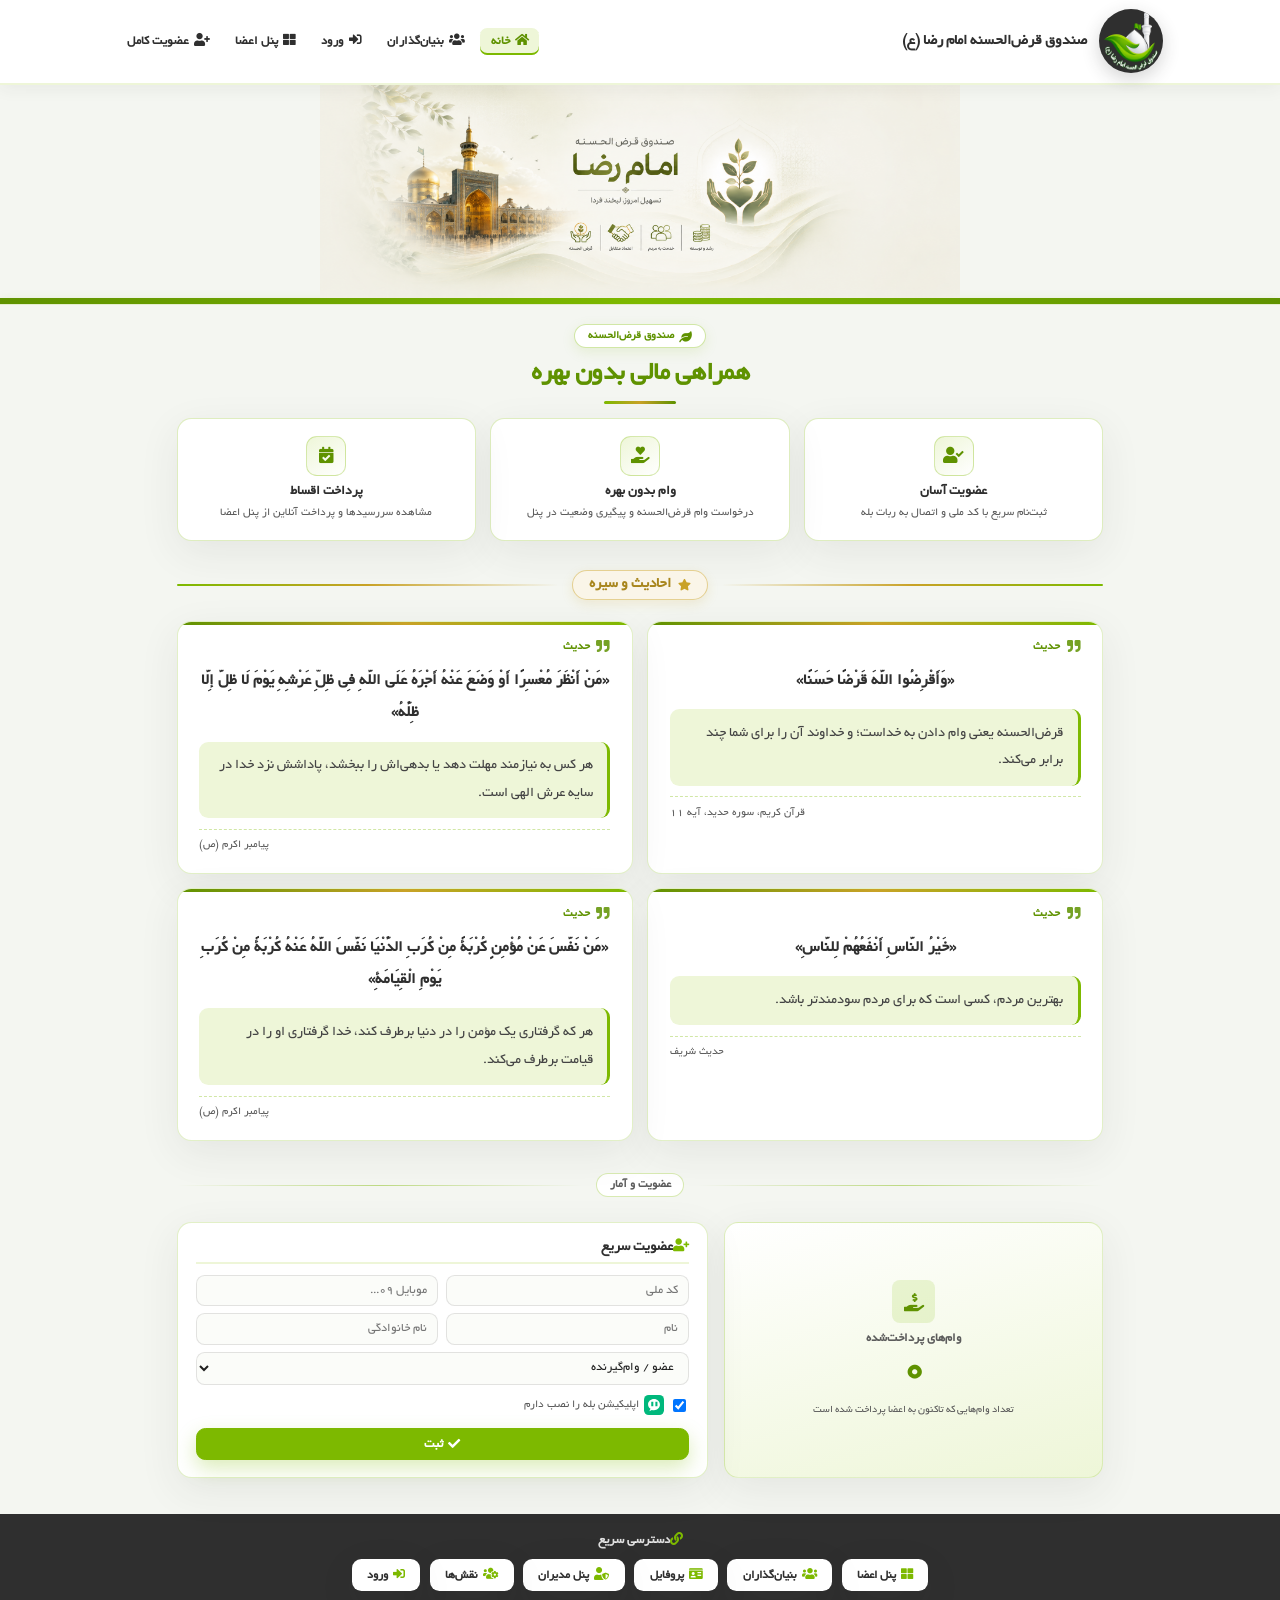
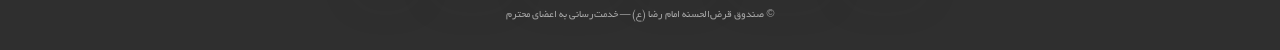
==== WebApplication/wwwroot/index.html @ 5a825c6b "first commit" ====
<!DOCTYPE html>
<html lang="fa" dir="rtl">
<head>
  <meta charset="UTF-8" />
  <meta name="viewport" content="width=device-width, initial-scale=1" />
  <title>صندوق قرض‌الحسنه امام رضا (ع)</title>
  <link rel="stylesheet" href="css/site.css" />
  <link rel="icon" href="images/logo.png" />
</head>
<body class="home-page">

  <!-- بخش ۱: منو -->
  <header class="home-menu">
    <div class="home-menu-inner">
      <a class="brand-lockup" href="index.html">
        <img src="images/logo.png" alt="لوگو" />
        <div class="titles">
          <strong>صندوق قرض‌الحسنه امام رضا (ع)</strong>
        </div>
      </a>
      <nav class="home-menu-nav">
        <a href="index.html" class="active"><i class="fas fa-home"></i>خانه</a>
        <a href="founders.html"><i class="fas fa-users"></i>بنیان‌گذاران</a>
        <a href="login.html"><i class="fas fa-sign-in-alt"></i>ورود</a>
        <a href="panel.html"><i class="fas fa-th-large"></i>پنل اعضا</a>
        <a href="register.html"><i class="fas fa-user-plus"></i>عضویت کامل</a>
      </nav>
    </div>
  </header>

  <!-- بخش ۲: بنر تصویر -->
  <section class="home-banner" aria-label="بنر صندوق">
    <div class="home-banner-frame">
      <img src="images/home-background.png" alt="صندوق قرض‌الحسنه امام رضا (ع)" class="home-banner-img" />
    </div>
  </section>

  <div class="home-section-sep" aria-hidden="true"><span></span></div>

  <!-- بخش ۳: محتوا -->
  <main class="home-main">
    <div class="home-main-inner">
      <div class="home-lead-block">
        <span class="home-lead-badge"><i class="fas fa-leaf"></i>صندوق قرض‌الحسنه</span>
        <h2 class="home-lead-title">همراهی مالی بدون بهره</h2>
      </div>

      <section class="home-features" aria-label="خدمات صندوق">
        <article class="home-feature-card">
          <div class="home-feature-icon"><i class="fas fa-user-check"></i></div>
          <h3>عضویت آسان</h3>
          <p>ثبت‌نام سریع با کد ملی و اتصال به ربات بله</p>
        </article>
        <article class="home-feature-card">
          <div class="home-feature-icon"><i class="fas fa-hand-holding-heart"></i></div>
          <h3>وام بدون بهره</h3>
          <p>درخواست وام قرض‌الحسنه و پیگیری وضعیت در پنل</p>
        </article>
        <article class="home-feature-card">
          <div class="home-feature-icon"><i class="fas fa-calendar-check"></i></div>
          <h3>پرداخت اقساط</h3>
          <p>مشاهده سررسیدها و پرداخت آنلاین از پنل اعضا</p>
        </article>
      </section>

      <div class="home-content-sep">
        <h2 class="home-hadith-title"><i class="fas fa-star"></i>احادیث و سیره</h2>
      </div>

      <section class="hadith-grid" aria-label="احادیث و سیره">
        <article class="glass-card hadith-item">
          <div class="hadith-head"><i class="fas fa-quote-right"></i><span>حدیث</span></div>
          <p class="hadith-arabic">«وَأَقْرِضُوا اللَّهَ قَرْضًا حَسَنًا»</p>
          <p class="hadith-fa">قرض‌الحسنه یعنی وام دادن به خداست؛ و خداوند آن را برای شما چند برابر می‌کند.</p>
          <p class="hadith-source">قرآن کریم، سوره حديد، آیه ۱۱</p>
        </article>
        <article class="glass-card hadith-item">
          <div class="hadith-head"><i class="fas fa-quote-right"></i><span>حدیث</span></div>
          <p class="hadith-arabic">«مَنْ أَنْظَرَ مُعْسِرًا أَوْ وَضَعَ عَنْهُ أَجْرَهُ عَلَى اللَّهِ فِي ظِلِّ عَرْشِهِ يَوْمَ لَا ظِلَّ إِلَّا ظِلُّهُ»</p>
          <p class="hadith-fa">هر کس به نیازمند مهلت دهد یا بدهی‌اش را ببخشد، پاداشش نزد خدا در سایه عرش الهی است.</p>
          <p class="hadith-source">پیامبر اکرم (ص)</p>
        </article>
        <article class="glass-card hadith-item">
          <div class="hadith-head"><i class="fas fa-quote-right"></i><span>حدیث</span></div>
          <p class="hadith-arabic">«خَيْرُ النَّاسِ أَنْفَعُهُمْ لِلنَّاسِ»</p>
          <p class="hadith-fa">بهترین مردم، کسی است که برای مردم سودمندتر باشد.</p>
          <p class="hadith-source">حدیث شریف</p>
        </article>
        <article class="glass-card hadith-item">
          <div class="hadith-head"><i class="fas fa-quote-right"></i><span>حدیث</span></div>
          <p class="hadith-arabic">«مَنْ نَفَّسَ عَنْ مُؤْمِنٍ كُرْبَةً مِنْ كُرَبِ الدُّنْيَا نَفَّسَ اللَّهُ عَنْهُ كُرْبَةً مِنْ كُرَبِ يَوْمِ الْقِيَامَةِ»</p>
          <p class="hadith-fa">هر که گرفتاری یک مؤمن را در دنیا برطرف کند، خدا گرفتاری او را در قیامت برطرف می‌کند.</p>
          <p class="hadith-source">پیامبر اکرم (ص)</p>
        </article>
      </section>

      <div class="home-inner-sep" aria-hidden="true"><span>عضویت و آمار</span></div>

      <section class="home-actions">
        <div class="glass-card stat-card">
          <div class="stat-icon"><i class="fas fa-hand-holding-usd"></i></div>
          <span class="stat-label">وام‌های پرداخت‌شده</span>
          <b id="disbursedCount">—</b>
          <small>تعداد وام‌هایی که تاکنون به اعضا پرداخت شده است</small>
        </div>

        <div class="glass-card register-card" id="register">
          <h2><i class="fas fa-user-plus icon-green"></i>عضویت سریع</h2>
          <div class="register-fields">
            <div class="compact-row">
              <input id="nationalCode" maxlength="10" placeholder="کد ملی" title="کد ملی" />
              <input id="mobile" maxlength="11" placeholder="موبایل 09..." title="شماره موبایل" />
            </div>
            <div class="compact-row">
              <input id="firstName" placeholder="نام" title="نام" />
              <input id="lastName" placeholder="نام خانوادگی" title="نام خانوادگی" />
            </div>
            <select id="roleType" title="نوع عضویت">
              <option value="2">عضو / وام‌گیرنده</option>
              <option value="3">خیر</option>
            </select>
            <div id="donationBox" style="display:none">
              <input id="monthlyDonationAmount" type="text" class="amount-input" inputmode="numeric" placeholder="مبلغ کمک ماهانه (ریال)" />
            </div>
            <label class="checkbox-line compact-check">
              <input type="checkbox" id="hasBaleApp" checked />
              <span class="bale-inline bale-inline--md"><img src="images/bale-logo.svg" alt="" class="bale-logo" />اپلیکیشن بله را نصب دارم</span>
            </label>
            <button type="button" class="btn primary block" id="btnRegister"><i class="fas fa-check"></i>ثبت</button>
          </div>
          <div id="msg" class="msg"></div>
          <div id="baleBox" class="bale-inner compact-bale" style="display:none">
            <p id="baleHelp" class="bale-help-text"></p>
            <a id="botLink" class="btn dark compact-btn" target="_blank" rel="noopener"><img src="images/bale-logo.svg" alt="" class="bale-btn-logo" />ربات بله</a>
            <button type="button" class="btn ghost compact-btn" id="btnPoll"><i class="fas fa-sync-alt"></i></button>
            <div id="pollMsg" class="msg"></div>
          </div>
        </div>
      </section>
    </div>
  </main>

  <!-- بخش ۴: دکمه‌های پایین -->
  <footer class="home-footer">
    <div class="home-footer-inner">
      <p class="home-footer-title"><i class="fas fa-link icon-green"></i>دسترسی سریع</p>
      <div class="links home-footer-links" id="homeLinks">
        <a href="panel.html" data-menu="panel.html"><i class="fas fa-th-large icon-green"></i>پنل اعضا</a>
        <a href="founders.html"><i class="fas fa-users icon-green"></i>بنیان‌گذاران</a>
        <a href="profile.html" data-menu="profile.html"><i class="fas fa-id-card icon-green"></i>پروفایل</a>
        <a href="admin.html" data-menu="admin.html"><i class="fas fa-user-shield icon-green"></i>پنل مدیران</a>
        <a href="roles.html" data-menu="roles.html"><i class="fas fa-users-cog icon-green"></i>نقش‌ها</a>
        <a href="login.html"><i class="fas fa-sign-in-alt icon-green"></i>ورود</a>
      </div>
      <p class="home-footer-copy">© صندوق قرض‌الحسنه امام رضا (ع) — خدمت‌رسانی به اعضای محترم</p>
    </div>
  </footer>

  <script src="js/app.js"></script>
  <script>
    GoodLoan.ready(function () {
      const G = GoodLoan;

      async function loadStats() {
        const result = await G.get('/api/loan/disbursed-count');
        const body = G.payload(result) || G.pick(result.data, 'data') || result.data || {};
        const count = G.pick(body, 'count');
        G.$('disbursedCount').textContent = count != null ? G.formatNumber(count) : '۰';
      }
      loadStats();

      G.applyUserMenus('#homeLinks');
      G.bindAmountInputs('.amount-input');

      G.$('roleType').addEventListener('change', function () {
        G.$('donationBox').style.display = G.$('roleType').value === '3' ? 'block' : 'none';
      });

      G.bindClick('btnRegister', async function () {
        const btn = G.$('btnRegister');
        btn.disabled = true;
        const donation = G.getAmountValue('monthlyDonationAmount');
        const { data } = await G.post('/api/user/register', {
          nationalCode: G.toEnglishDigits(G.$('nationalCode').value).trim(),
          mobile: G.toEnglishDigits(G.$('mobile').value).trim(),
          firstName: G.$('firstName').value.trim(),
          lastName: G.$('lastName').value.trim(),
          roleType: Number(G.$('roleType').value),
          hasBaleApp: G.$('hasBaleApp').checked,
          monthlyDonationAmount: donation > 0 ? donation : null
        });
        btn.disabled = false;
        G.showMsg(G.$('msg'), data.message || 'خطا در ثبت‌نام', data.success);
        if (!data.success) return;

        const info = data.data || {};
        const userId = G.pick(info, 'userId');
        if (userId) localStorage.setItem('gl_userId', userId);

        G.$('baleBox').style.display = 'block';
        if (G.pick(info, 'passwordUntilBaleConnected')) {
          G.$('baleHelp').textContent = 'رمز موقت: ' + G.pick(info, 'passwordUntilBaleConnected');
        } else {
          G.$('baleHelp').textContent = 'ربات را Start کنید.';
        }
        const botLink = G.pick(info, 'botLink');
        if (botLink) {
          G.$('botLink').href = botLink;
          G.$('botLink').style.display = 'inline-flex';
        } else {
          G.$('botLink').style.display = 'none';
        }
      });

      G.bindClick('btnPoll', async function () {
        const { data } = await G.post('/api/bale/poll', {});
        G.showMsg(G.$('pollMsg'), data.message || 'خطا', data.success);
      });
    });
  </script>
</body>
</html>
---- WebApplication/wwwroot/css/site.css ----
@import url("fonts/fontawesome/css/all.min.css");

@font-face {
  font-family: "Far_Yekan";
  src: url("fonts/Far_Yekan.woff") format("woff");
  font-weight: normal;
  font-style: normal;
  font-display: swap;
}

:root {
  /* رنگ سازمانی از لوگوی صندوق قرض‌الحسنه امام رضا (ع) */
  --brand-green: #7db900;
  --brand-green-deep: #5f9200;
  --brand-green-soft: #eef6d8;
  --brand-gold: #c9a227;
  --brand-gold-deep: #a8861e;
  --brand-gold-soft: #faf5e8;
  --brand-charcoal: #2f2f2f;
  --brand-charcoal-soft: #3d3d3d;
  --brand-white: #ffffff;
  --ink: #1f1f1f;
  --muted: #5c5c5c;
  --page-bg: #f4f6f1;
  --card: #ffffff;
  --line: rgba(47, 47, 47, 0.12);
  --ok: #5f9200;
  --err: #b42318;
  --shadow: 0 12px 40px rgba(47, 47, 47, 0.08);
  --font: "Far_Yekan", "Tahoma", sans-serif;
  font-family: var(--font);
  font-size: 0.9rem;
}

* { box-sizing: border-box; }

body {
  margin: 0;
  color: var(--ink);
  min-height: 100vh;
  font-family: var(--font);
  font-size: 0.9rem;
  background:
    radial-gradient(circle at 85% 0%, rgba(125, 185, 0, 0.16), transparent 42%),
    radial-gradient(circle at 10% 20%, rgba(47, 47, 47, 0.06), transparent 35%),
    linear-gradient(180deg, #f7f9f3 0%, var(--page-bg) 45%, #e9eee4 100%);
}

.page {
  max-width: 980px;
  margin: 0 auto;
  padding: 1.25rem 1.25rem 3rem;
}

.site-header {
  display: flex;
  align-items: center;
  justify-content: space-between;
  gap: 1rem;
  margin-bottom: 1.25rem;
  flex-wrap: wrap;
}

.brand-lockup {
  display: flex;
  align-items: center;
  gap: .85rem;
  text-decoration: none;
  color: inherit;
}

.brand-lockup img {
  width: 64px;
  height: 64px;
  border-radius: 50%;
  box-shadow: 0 6px 18px rgba(47, 47, 47, 0.2);
  background: var(--brand-charcoal);
}

.brand-lockup .titles strong {
  display: block;
  font-size: 1.05rem;
  color: var(--brand-charcoal);
  line-height: 1.4;
}

.brand-lockup .titles span {
  display: block;
  font-size: .82rem;
  color: var(--muted);
}

.nav {
  display: flex;
  gap: .65rem;
  flex-wrap: wrap;
  align-items: center;
}

.nav a {
  color: var(--brand-charcoal);
  text-decoration: none;
  font-weight: 600;
  font-size: .92rem;
  padding: .35rem .55rem;
  border-radius: .45rem;
}

.nav a:hover {
  background: var(--brand-green-soft);
  color: var(--brand-green-deep);
}

.hero {
  position: relative;
  overflow: hidden;
  padding: 2.75rem 1.5rem 2.4rem;
  border-radius: 1.4rem;
  background:
    linear-gradient(145deg, rgba(47, 47, 47, 0.96) 0%, rgba(61, 61, 61, 0.94) 55%, rgba(47, 47, 47, 0.98) 100%);
  color: var(--brand-white);
  margin-bottom: 1.25rem;
  box-shadow: var(--shadow);
}

.hero::before {
  content: "";
  position: absolute;
  inset: auto -20% -40% auto;
  width: 320px;
  height: 320px;
  border-radius: 50%;
  background: radial-gradient(circle, rgba(125, 185, 0, 0.35), transparent 70%);
  pointer-events: none;
}

.hero-inner {
  position: relative;
  z-index: 1;
  display: grid;
  grid-template-columns: auto 1fr;
  gap: 1.25rem;
  align-items: center;
}

@media (max-width: 700px) {
  .hero-inner { grid-template-columns: 1fr; text-align: center; justify-items: center; }
}

.hero-logo {
  width: 120px;
  height: 120px;
  border-radius: 50%;
  background: var(--brand-charcoal);
  box-shadow: 0 0 0 4px rgba(125, 185, 0, 0.35), 0 10px 30px rgba(0, 0, 0, 0.25);
}

.brand {
  font-size: clamp(1.55rem, 3.4vw, 2.1rem);
  font-weight: 800;
  margin: 0 0 .45rem;
  letter-spacing: -.02em;
  color: var(--brand-white);
}

.hero h1 {
  font-size: clamp(1.05rem, 2.2vw, 1.35rem);
  font-weight: 500;
  margin: 0 0 .7rem;
  color: rgba(255, 255, 255, 0.92);
}

.lead {
  opacity: .88;
  max-width: 34rem;
  line-height: 1.8;
  margin: 0;
  color: rgba(255, 255, 255, 0.82);
  font-size: .98rem;
}

.actions {
  display: flex;
  gap: .75rem;
  margin-top: 1.35rem;
  flex-wrap: wrap;
}

.links {
  display: flex;
  gap: .75rem;
  flex-wrap: wrap;
}

.links a {
  color: var(--brand-charcoal);
  font-weight: 700;
  text-decoration: none;
  padding: .65rem 1rem;
  border-radius: .7rem;
  background: var(--brand-white);
  border: 1px solid var(--line);
  box-shadow: var(--shadow);
}

.links a:hover {
  border-color: var(--brand-green);
  color: var(--brand-green-deep);
}

.card {
  background: var(--card);
  border: 1px solid var(--line);
  border-radius: 1rem;
  padding: 1.25rem;
  margin-bottom: 1rem;
  box-shadow: var(--shadow);
}

.card > h2 {
  margin: 0 0 1rem;
  font-size: 1.2rem;
  color: var(--brand-charcoal);
  padding-bottom: .65rem;
  border-bottom: 2px solid var(--brand-green-soft);
}

label {
  display: block;
  margin: .7rem 0 .3rem;
  font-size: .92rem;
  color: var(--muted);
  font-weight: 500;
}

input.amount-input {
  direction: ltr;
  text-align: left;
  font-variant-numeric: tabular-nums;
}

.stat b,
.amount-text {
  font-variant-numeric: tabular-nums;
  direction: ltr;
  display: inline-block;
}

td.amount {
  font-variant-numeric: tabular-nums;
  direction: ltr;
  text-align: left;
  white-space: nowrap;
}

input, select, textarea {
  width: 100%;
  padding: .75rem .85rem;
  border: 1px solid var(--line);
  border-radius: .6rem;
  background: #fbfcf9;
  font: inherit;
  color: var(--ink);
  transition: border-color .15s ease, box-shadow .15s ease;
}

input:focus, select:focus, textarea:focus {
  outline: none;
  border-color: var(--brand-green);
  box-shadow: 0 0 0 3px rgba(125, 185, 0, 0.18);
  background: #fff;
}

.row {
  display: grid;
  grid-template-columns: 1fr 1fr;
  gap: .75rem;
}

@media (max-width: 700px) {
  .row { grid-template-columns: 1fr; }
}

.btn {
  display: inline-flex;
  align-items: center;
  justify-content: center;
  padding: .72rem 1.15rem;
  border-radius: .65rem;
  border: 1px solid transparent;
  background: transparent;
  color: inherit;
  text-decoration: none;
  cursor: pointer;
  font: inherit;
  font-weight: 600;
  transition: transform .12s ease, background .12s ease, box-shadow .12s ease;
}

.btn:hover { transform: translateY(-1px); }

.btn.primary {
  background: var(--brand-green);
  border-color: var(--brand-green);
  color: var(--brand-white);
  box-shadow: 0 8px 20px rgba(125, 185, 0, 0.28);
}

.btn.primary:hover {
  background: var(--brand-green-deep);
  border-color: var(--brand-green-deep);
}

.btn.dark {
  background: var(--brand-charcoal);
  border-color: var(--brand-charcoal);
  color: var(--brand-white);
}

.btn.ghost {
  border-color: rgba(255, 255, 255, 0.35);
  color: var(--brand-white);
  background: rgba(255, 255, 255, 0.06);
}

.btn.block {
  width: 100%;
  margin-top: 1rem;
}

.msg {
  margin-top: .8rem;
  padding: .7rem .9rem;
  border-radius: .55rem;
  display: none;
}

.msg.show { display: block; }
.msg.ok { background: var(--brand-green-soft); color: var(--ok); }
.msg.err { background: #fdecea; color: var(--err); }

.stats {
  display: grid;
  grid-template-columns: repeat(auto-fit, minmax(140px, 1fr));
  gap: .75rem;
}

.stat {
  padding: 1rem;
  border-radius: .85rem;
  background: linear-gradient(180deg, #fff, var(--brand-green-soft));
  border: 1px solid rgba(125, 185, 0, 0.18);
}

.stat b {
  display: block;
  font-size: 1.12rem;
  margin-top: .35rem;
  color: var(--brand-charcoal);
}

.stat span {
  font-size: .8rem;
  color: var(--muted);
}

table {
  width: 100%;
  border-collapse: collapse;
  font-size: .9rem;
}

th, td {
  padding: .65rem .75rem;
  border: 1px solid rgba(125, 185, 0, 0.22);
  text-align: right;
}

th {
  font-size: .8rem;
  color: var(--brand-green-deep);
  font-weight: 700;
  background: linear-gradient(180deg, var(--brand-green-soft), #f8fbf2);
  border-bottom: 2px solid var(--brand-green);
}

tbody tr:nth-child(even) td {
  background: rgba(238, 246, 216, 0.3);
}

tr:hover td {
  background: rgba(125, 185, 0, 0.1);
}

.panel-top {
  display: flex;
  align-items: center;
  justify-content: space-between;
  gap: 1rem;
  flex-wrap: wrap;
  margin-bottom: .5rem;
}

.badge {
  display: inline-flex;
  align-items: center;
  gap: .35rem;
  padding: .3rem .65rem;
  border-radius: 999px;
  background: var(--brand-green-soft);
  color: var(--brand-green-deep);
  font-size: .8rem;
  font-weight: 700;
}

.btn i,
.nav a i,
.links a i,
.card > h2 i,
label i {
  margin-left: .4rem;
}

.btn i { font-size: .95em; }

.stat-icon {
  width: 2rem;
  height: 2rem;
  border-radius: .55rem;
  display: inline-flex;
  align-items: center;
  justify-content: center;
  background: rgba(125, 185, 0, 0.15);
  color: var(--brand-green-deep);
  margin-bottom: .35rem;
}

.stat {
  display: flex;
  flex-direction: column;
}

.icon-green { color: var(--brand-green); }
.icon-dark { color: var(--brand-charcoal); }

.tab-menu {
  display: grid;
  grid-template-columns: repeat(auto-fit, minmax(160px, 1fr));
  gap: .75rem;
  margin-bottom: 1rem;
}

.tab-menu .tab-btn {
  display: flex;
  flex-direction: column;
  align-items: center;
  justify-content: center;
  gap: .45rem;
  min-height: 92px;
  padding: .9rem .7rem;
  border-radius: .9rem;
  border: 1px solid var(--line);
  background: var(--brand-white);
  color: var(--brand-charcoal);
  box-shadow: var(--shadow);
  cursor: pointer;
  font: inherit;
  font-weight: 600;
  text-align: center;
  transition: border-color .15s ease, background .15s ease, transform .12s ease;
}

.tab-menu .tab-btn i {
  margin: 0;
  font-size: 1.35rem;
  color: var(--brand-green);
}

.tab-menu .tab-btn:hover {
  transform: translateY(-2px);
  border-color: var(--brand-green);
}

.tab-menu .tab-btn.active {
  background: var(--brand-charcoal);
  border-color: var(--brand-charcoal);
  color: var(--brand-white);
}

.tab-menu .tab-btn.active i {
  color: var(--brand-green);
}

.tab-panel {
  display: none;
}

.tab-panel.active {
  display: block;
  animation: tabFade .2s ease;
}

@keyframes tabFade {
  from { opacity: 0; transform: translateY(6px); }
  to { opacity: 1; transform: translateY(0); }
}

/* ——— صفحه اصلی ——— */
body.home-page {
  margin: 0;
  background:
    radial-gradient(circle at 12% 8%, rgba(125, 185, 0, 0.12), transparent 38%),
    radial-gradient(circle at 88% 22%, rgba(95, 146, 0, 0.08), transparent 32%),
    linear-gradient(180deg, #f9fbf6 0%, var(--page-bg) 55%, #eef3e8 100%);
}

/* بخش ۱ — منو */
.home-menu {
  background: var(--brand-white);
  border-bottom: 2px solid var(--brand-green-soft);
  box-shadow: 0 4px 16px rgba(47, 47, 47, 0.06);
  position: sticky;
  top: 0;
  z-index: 100;
}

.home-menu-inner {
  max-width: 1080px;
  margin: 0 auto;
  padding: .65rem 1.15rem;
  display: flex;
  align-items: center;
  justify-content: space-between;
  gap: 1rem;
  flex-wrap: wrap;
}

.home-menu-nav {
  display: flex;
  flex-wrap: wrap;
  gap: .35rem;
  align-items: center;
}

.home-menu-nav a {
  color: var(--brand-charcoal);
  text-decoration: none;
  font-weight: 600;
  font-size: .88rem;
  padding: .45rem .7rem;
  border-radius: .5rem;
  transition: background .15s ease, color .15s ease;
}

.home-menu-nav a:hover,
.home-menu-nav a.active {
  background: var(--brand-green-soft);
  color: var(--brand-green-deep);
}

.home-menu-nav a.active {
  box-shadow: inset 0 -2px 0 var(--brand-green);
}

.home-menu-nav a i {
  margin-left: .35rem;
}

/* بخش ۲ — بنر (نسبت ثابت ۱۹۲۰×۳۲۰ — تصویر را همین اندازه بسازید) */
.home-banner {
  background: var(--page-bg);
  padding: 0;
}

.home-banner-frame {
  width: 100%;
  /* ارتفاع = عرض ÷ ۶  →  همان نسبت ۱۹۲۰:۳۲۰ */
  height: clamp(140px, calc(100vw / 6), 320px);
  margin: 0;
  padding: 0;
  display: flex;
  align-items: center;
  justify-content: center;
}

.home-banner-img {
  width: 100%;
  height: 100%;
  display: block;
  object-fit: contain;
  object-position: center center;
}

.home-section-sep {
  height: 6px;
  background: linear-gradient(90deg, var(--brand-green-deep), var(--brand-green), var(--brand-green-deep));
  box-shadow: 0 4px 12px rgba(125, 185, 0, 0.25);
}

/* بخش ۳ — محتوا */
.home-main {
  background: var(--page-bg);
  padding: 0 0 2.5rem;
  border-top: 1px solid rgba(125, 185, 0, 0.15);
}

.home-main-inner {
  max-width: 960px;
  margin: 0 auto;
  padding: 0 1.15rem;
}

.home-lead-block {
  text-align: center;
  padding: 1.35rem 1rem 1rem;
}

.home-lead-badge {
  display: inline-flex;
  align-items: center;
  gap: .4rem;
  padding: .35rem .85rem;
  margin-bottom: .65rem;
  border-radius: 999px;
  background: var(--brand-white);
  border: 1px solid rgba(125, 185, 0, 0.35);
  color: var(--brand-green-deep);
  font-size: .78rem;
  font-weight: 700;
  box-shadow: 0 4px 14px rgba(125, 185, 0, 0.12);
}

.home-lead-title {
  margin: 0;
  font-size: clamp(1.35rem, 3.5vw, 1.85rem);
  font-weight: 800;
  color: var(--brand-green-deep);
  letter-spacing: -.02em;
  line-height: 1.35;
}

.home-lead-title::after {
  content: "";
  display: block;
  width: 5rem;
  height: 3px;
  margin: .55rem auto 0;
  border-radius: 999px;
  background: linear-gradient(90deg, var(--brand-green), var(--brand-gold), var(--brand-green-deep));
}

.home-content-sep {
  display: flex;
  align-items: center;
  gap: 1rem;
  margin: 2rem 0 1.5rem;
  color: var(--brand-gold-deep);
  font-size: .82rem;
  font-weight: 700;
}

.home-content-sep::before,
.home-content-sep::after {
  content: "";
  flex: 1;
  height: 2px;
  border-radius: 999px;
}

.home-content-sep::before {
  background: linear-gradient(90deg, transparent, var(--brand-gold), var(--brand-green));
}

.home-content-sep::after {
  background: linear-gradient(90deg, var(--brand-green), var(--brand-gold), transparent);
}

.home-content-sep span,
.home-hadith-title {
  display: inline-flex;
  align-items: center;
  gap: .45rem;
  margin: 0;
  padding: .45rem 1.1rem;
  border-radius: 999px;
  background: var(--brand-gold-soft);
  border: 1px solid rgba(201, 162, 39, 0.45);
  color: var(--brand-gold-deep);
  white-space: nowrap;
  box-shadow: 0 4px 12px rgba(201, 162, 39, 0.15);
  font-size: 1.05rem;
  font-weight: 800;
}

.home-content-sep span i,
.home-hadith-title i {
  font-size: .8rem;
  color: var(--brand-gold);
}

.home-lead-sub {
  margin: .55rem 0 0;
  font-size: clamp(.85rem, 2vw, .95rem);
  color: var(--muted);
  font-weight: 500;
  max-width: 32rem;
  margin-left: auto;
  margin-right: auto;
}

.home-features {
  display: grid;
  grid-template-columns: repeat(3, 1fr);
  gap: 1rem;
  margin-bottom: 1.75rem;
}

.home-feature-card {
  text-align: center;
  padding: 1.15rem 1rem;
  border-radius: 1rem;
  background: var(--brand-white);
  border: 1px solid rgba(125, 185, 0, 0.25);
  box-shadow: var(--shadow);
  transition: transform .15s ease, border-color .15s ease, box-shadow .15s ease;
}

.home-feature-card:hover {
  transform: translateY(-3px);
  border-color: var(--brand-green);
  box-shadow: 0 14px 32px rgba(125, 185, 0, 0.18);
}

.home-feature-icon {
  width: 2.75rem;
  height: 2.75rem;
  margin: 0 auto .65rem;
  border-radius: .75rem;
  display: flex;
  align-items: center;
  justify-content: center;
  background: linear-gradient(145deg, var(--brand-green-soft), #fff);
  color: var(--brand-green-deep);
  font-size: 1.15rem;
  border: 1px solid rgba(125, 185, 0, 0.3);
}

.home-feature-card h3 {
  margin: 0 0 .35rem;
  font-size: .95rem;
  color: var(--brand-charcoal);
}

.home-feature-card p {
  margin: 0;
  font-size: .8rem;
  color: var(--muted);
  line-height: 1.7;
}

.home-section-heading {
  text-align: center;
  margin-bottom: 1rem;
}

.home-section-heading h2 {
  margin: 0;
  font-size: 1.1rem;
  color: var(--brand-charcoal);
  font-weight: 800;
}

.home-section-heading h2 i {
  margin-left: .4rem;
  color: var(--brand-gold);
}

.home-section-heading p {
  margin: .35rem 0 0;
  font-size: .82rem;
  color: var(--muted);
}

.glass-card {
  background: var(--brand-white);
  border: 1px solid rgba(125, 185, 0, 0.22);
  border-radius: 1rem;
  padding: 1.15rem 1.35rem;
  box-shadow: var(--shadow);
  transition: transform .15s ease, box-shadow .15s ease, border-color .15s ease;
}

.hadith-item {
  position: relative;
  overflow: hidden;
  display: flex;
  flex-direction: column;
  padding: 1.25rem 1.5rem;
}

.hadith-item::before {
  content: "";
  position: absolute;
  top: 0;
  right: 0;
  left: 0;
  height: 3px;
  background: linear-gradient(90deg, var(--brand-green-deep), var(--brand-gold), var(--brand-green));
}

.hadith-item:hover {
  transform: translateY(-2px);
  border-color: rgba(125, 185, 0, 0.45);
  box-shadow: 0 16px 36px rgba(125, 185, 0, 0.14);
}

.hadith-grid {
  display: grid;
  grid-template-columns: repeat(2, 1fr);
  gap: 1rem;
  margin-bottom: 0;
}

.hadith-item .hadith-head {
  display: flex;
  align-items: center;
  gap: .45rem;
  margin-bottom: .75rem;
  color: var(--brand-green-deep);
  font-weight: 700;
  font-size: .82rem;
}

.hadith-head i {
  font-size: .95rem;
  opacity: .85;
}

.hadith-arabic {
  margin: 0 0 .85rem;
  line-height: 2;
  font-size: 1.12rem;
  color: var(--brand-charcoal);
  font-weight: 700;
  text-align: center;
  direction: rtl;
}

.hadith-fa {
  margin: 0 0 .75rem;
  line-height: 1.9;
  font-size: 1rem;
  color: #444;
  font-weight: 500;
  padding: .75rem 1rem;
  background: var(--brand-green-soft);
  border-radius: .65rem;
  border-right: 3px solid var(--brand-green);
}

.hadith-source {
  margin: 0;
  font-size: .78rem;
  color: var(--muted);
  line-height: 1.6;
  padding-top: .5rem;
  border-top: 1px dashed rgba(125, 185, 0, 0.35);
  text-align: left;
}

.home-inner-sep {
  display: flex;
  align-items: center;
  gap: 1rem;
  margin: 2.25rem 0 1.75rem;
  color: var(--muted);
  font-size: .82rem;
  font-weight: 600;
}

.home-inner-sep::before,
.home-inner-sep::after {
  content: "";
  flex: 1;
  height: 1px;
  background: linear-gradient(90deg, transparent, rgba(125, 185, 0, 0.45), transparent);
}

.home-inner-sep span {
  padding: .35rem .85rem;
  border-radius: 999px;
  background: var(--brand-white);
  border: 1px solid rgba(125, 185, 0, 0.3);
  white-space: nowrap;
}

.home-actions {
  display: grid;
  grid-template-columns: minmax(200px, 1fr) minmax(280px, 1.4fr);
  gap: 1.15rem;
  align-items: stretch;
}

@media (max-width: 720px) {
  .hadith-grid { grid-template-columns: 1fr; }
  .home-features { grid-template-columns: 1fr; }
  .home-actions { grid-template-columns: 1fr; }
  .home-menu-inner { justify-content: center; }
  .home-menu-nav { justify-content: center; }
  .home-banner-frame {
    height: clamp(120px, calc(100vw / 6), 260px);
  }
}

.stat-card {
  display: flex;
  flex-direction: column;
  align-items: center;
  justify-content: center;
  text-align: center;
  padding: 1.5rem 1.25rem;
  min-height: 100%;
  background: linear-gradient(165deg, #fff 0%, var(--brand-green-soft) 100%);
}

.stat-card .stat-icon {
  width: 3rem;
  height: 3rem;
  font-size: 1.25rem;
  margin-bottom: .65rem;
}

.stat-label {
  font-size: .88rem;
  color: var(--muted);
  font-weight: 700;
}

.stat-card b {
  display: block;
  font-size: clamp(2.2rem, 5vw, 2.8rem);
  color: var(--brand-green-deep);
  font-variant-numeric: tabular-nums;
  line-height: 1.15;
  margin: .4rem 0;
}

.stat-card small {
  font-size: .75rem;
  color: var(--muted);
  line-height: 1.65;
  max-width: 14rem;
}

.register-card {
  padding: 1.15rem 1.25rem;
}

.register-card h2 {
  margin: 0 0 .75rem;
  font-size: 1rem;
  color: var(--brand-charcoal);
  padding-bottom: .5rem;
  border-bottom: 2px solid var(--brand-green-soft);
}

.register-card h2 i {
  font-size: .9em;
}

.register-fields {
  display: flex;
  flex-direction: column;
  gap: .5rem;
}

.compact-row {
  display: grid;
  grid-template-columns: 1fr 1fr;
  gap: .5rem;
}

.register-card input,
.register-card select {
  padding: .6rem .7rem;
  font-size: .88rem;
}

.register-card .btn.block {
  margin-top: .4rem;
  padding: .6rem .85rem;
  font-size: .9rem;
}

.compact-check {
  font-size: .8rem;
  color: var(--muted);
  margin: .2rem 0 0;
}

.compact-check input {
  width: auto;
}

.compact-bale {
  margin-top: .65rem;
  padding-top: .65rem;
  border-top: 1px solid var(--line);
  display: flex;
  flex-wrap: wrap;
  align-items: center;
  gap: .4rem;
}

.bale-help-text {
  margin: 0;
  font-size: .78rem;
  color: var(--muted);
  flex: 1 1 100%;
}

.compact-btn {
  padding: .4rem .65rem !important;
  font-size: .8rem !important;
}

.home-page .btn.ghost {
  border-color: var(--line);
  color: var(--brand-charcoal);
  background: #fff;
}

.checkbox-line {
  display: flex;
  align-items: center;
  gap: .35rem;
}

.checkbox-line input {
  width: auto;
}

/* بخش ۴ — دکمه‌های پایین */
.home-footer {
  background: var(--brand-charcoal);
  color: var(--brand-white);
  padding: 1.35rem 0 1.75rem;
  margin-top: 0;
}

.home-footer-inner {
  max-width: 1080px;
  margin: 0 auto;
  padding: 0 1.15rem;
  text-align: center;
}

.home-footer-title {
  margin: 0 0 .85rem;
  font-size: .9rem;
  font-weight: 700;
  color: rgba(255, 255, 255, 0.85);
}

.home-footer-links {
  display: flex;
  flex-wrap: wrap;
  gap: .65rem;
  justify-content: center;
}

.home-footer-links a {
  color: var(--brand-charcoal);
  font-weight: 700;
  text-decoration: none;
  padding: .55rem 1rem;
  border-radius: .65rem;
  background: var(--brand-white);
  border: 1px solid transparent;
  font-size: .85rem;
  transition: transform .12s ease, border-color .12s ease;
}

.home-footer-links a:hover {
  transform: translateY(-2px);
  border-color: var(--brand-green);
  color: var(--brand-green-deep);
}

.home-footer-links a i {
  margin-left: .35rem;
}

.home-footer-copy {
  margin: 1.1rem 0 0;
  font-size: .75rem;
  color: rgba(255, 255, 255, 0.55);
  line-height: 1.6;
}

/* لوگوی بله در متن */
.bale-inline {
  display: inline-flex;
  align-items: center;
  gap: .3rem;
  vertical-align: middle;
  white-space: nowrap;
}

.bale-inline img,
img.bale-logo {
  width: 1.2em;
  height: 1.2em;
  object-fit: contain;
  flex-shrink: 0;
}

.bale-inline--md img {
  width: 20px;
  height: 20px;
}

.bale-btn-logo {
  width: 18px;
  height: 18px;
  object-fit: contain;
}

/* جداول — جستجو، مرتب‌سازی، چاپ، اکسل */
.gl-table-wrap {
  margin-top: .75rem;
  padding: .85rem;
  border: 1px solid rgba(125, 185, 0, 0.35);
  border-radius: .85rem;
  background: var(--brand-white);
  box-shadow: var(--shadow);
}

.gl-table-toolbar {
  display: flex;
  flex-wrap: wrap;
  gap: .65rem;
  align-items: center;
  justify-content: space-between;
  margin-bottom: .65rem;
  padding-bottom: .65rem;
  border-bottom: 1px dashed rgba(125, 185, 0, 0.35);
}

.gl-table-search-wrap {
  flex: 1 1 200px;
  display: flex;
  align-items: center;
  gap: .5rem;
  padding: .45rem .7rem;
  border: 1px solid rgba(125, 185, 0, 0.3);
  border-radius: .55rem;
  background: #fbfcf9;
}

.gl-table-search-wrap i {
  color: var(--muted);
  font-size: .85rem;
}

.gl-table-search {
  border: 0 !important;
  padding: .35rem 0 !important;
  background: transparent !important;
  box-shadow: none !important;
  width: 100%;
}

.gl-table-actions {
  display: flex;
  flex-wrap: wrap;
  gap: .45rem;
}

.gl-table-actions .btn {
  padding: .45rem .75rem;
  font-size: .82rem;
}

.gl-table-scroll {
  overflow: auto;
  border: 1px solid rgba(125, 185, 0, 0.28);
  border-radius: .6rem;
}

table.gl-data-table {
  width: 100%;
  border-collapse: collapse;
  margin: 0;
}

table.gl-data-table th,
table.gl-data-table td {
  border: 1px solid rgba(125, 185, 0, 0.22);
}

table.gl-data-table thead th {
  position: sticky;
  top: 0;
  z-index: 1;
  background: linear-gradient(180deg, var(--brand-green-soft), #f5fae8);
  color: var(--brand-green-deep);
  border-bottom: 2px solid var(--brand-green);
}

table.gl-data-table tbody tr:nth-child(even) td {
  background: rgba(238, 246, 216, 0.35);
}

table.gl-data-table tbody tr:hover td {
  background: rgba(125, 185, 0, 0.12);
}

table.gl-data-table thead th.sortable {
  cursor: pointer;
  user-select: none;
  position: relative;
  padding-left: 1.1rem;
}

table.gl-data-table thead th.sortable:hover {
  color: var(--brand-green-deep);
  background: rgba(125, 185, 0, 0.06);
}

table.gl-data-table thead th.sortable::after {
  content: '⇅';
  position: absolute;
  left: .25rem;
  opacity: .35;
  font-size: .7rem;
}

table.gl-data-table thead th.sorted-asc::after {
  content: '↑';
  opacity: 1;
  color: var(--brand-green-deep);
}

table.gl-data-table thead th.sorted-desc::after {
  content: '↓';
  opacity: 1;
  color: var(--brand-green-deep);
}

/* صفحه ورود */
body.login-page {
  min-height: 100vh;
  display: flex;
  align-items: center;
  justify-content: center;
  padding: 1.25rem;
  background:
    radial-gradient(circle at 10% 10%, rgba(125, 185, 0, 0.12), transparent 40%),
    radial-gradient(circle at 90% 90%, rgba(47, 47, 47, 0.06), transparent 35%),
    linear-gradient(180deg, #f7f9f3 0%, var(--page-bg) 100%);
}

.login-shell {
  width: 100%;
  max-width: 440px;
}

.login-card {
  padding: 1.75rem 1.5rem 1.5rem;
  border-top: 4px solid var(--brand-green);
}

.login-brand {
  text-align: center;
  margin-bottom: 1.35rem;
}

.login-brand img {
  width: 88px;
  height: 88px;
  border-radius: 50%;
  box-shadow: 0 8px 24px rgba(47, 47, 47, 0.12);
  margin-bottom: .75rem;
}

.login-brand h1 {
  margin: 0;
  font-size: 1.15rem;
  color: var(--brand-charcoal);
  line-height: 1.5;
}

.login-brand p {
  margin: .35rem 0 0;
  font-size: .88rem;
  color: var(--muted);
}

.login-card h2 {
  margin: 0 0 1rem;
  font-size: 1.05rem;
  padding-bottom: .55rem;
  border-bottom: 2px solid var(--brand-green-soft);
}

.login-card label {
  margin-top: .55rem;
}

.login-back {
  display: flex;
  justify-content: center;
  gap: 1rem;
  margin-top: 1.15rem;
  padding-top: 1rem;
  border-top: 1px solid var(--line);
}

.login-back a {
  color: var(--brand-charcoal);
  text-decoration: none;
  font-size: .88rem;
  font-weight: 600;
}

.login-back a:hover {
  color: var(--brand-green-deep);
}

.login-otp-hint {
  margin: .4rem 0 .65rem;
  font-size: .8rem;
  color: var(--muted);
  line-height: 1.6;
}

.login-mode-toggle {
  text-align: center;
  margin: .85rem 0 0;
}

.link-btn {
  border: 0;
  background: none;
  color: var(--brand-green-deep);
  font: inherit;
  font-size: .85rem;
  font-weight: 700;
  cursor: pointer;
  text-decoration: underline;
  padding: 0;
}

.login-bale-box {
  margin-top: .75rem;
  padding: .75rem;
  border-radius: .65rem;
  background: var(--brand-green-soft);
  border: 1px solid rgba(125, 185, 0, 0.35);
}

.login-bale-box p {
  margin: 0 0 .5rem;
  font-size: .82rem;
  color: var(--brand-charcoal);
  line-height: 1.65;
}

td.table-actions {
  white-space: nowrap;
}

td.table-actions .btn,
.btn-compact-table {
  padding: .3rem .55rem;
  font-size: .75rem;
  min-height: auto;
  line-height: 1.3;
}

.muted-text {
  color: var(--muted);
}

table.gl-data-table tbody tr.inst-row-paid td,
table tbody tr.inst-row-paid td {
  background: #ececec !important;
  color: #777;
}

table.gl-data-table tbody tr.inst-row-paid:hover td,
table tbody tr.inst-row-paid:hover td {
  background: #e2e2e2 !important;
}

table.gl-data-table tbody tr.inst-row-due-soon td,
table tbody tr.inst-row-due-soon td {
  background: #fde8e6 !important;
  color: #9b1c1c;
}

table.gl-data-table tbody tr.inst-row-due-soon:hover td,
table tbody tr.inst-row-due-soon:hover td {
  background: #fad0cc !important;
}

table tbody tr.inst-row-due-soon .btn-pay-installment {
  box-shadow: 0 4px 12px rgba(180, 35, 24, 0.2);
}

/* جداول — نمایش کارتی در موبایل (بدون اسکرول افقی) */
@media (max-width: 768px) {
  .gl-table-scroll,
  .tab-panel > div,
  .card > div:has(table) {
    overflow: visible !important;
  }

  table.gl-data-table,
  .card table,
  .tab-panel table {
    border: 0;
    min-width: 0 !important;
  }

  table.gl-data-table thead,
  .card table thead,
  .tab-panel table thead {
    display: none;
  }

  table.gl-data-table tbody,
  .card table tbody,
  .tab-panel table tbody {
    display: block;
  }

  table.gl-data-table tbody tr,
  .card table tbody tr,
  .tab-panel table tbody tr {
    display: block;
    margin-bottom: .7rem;
    border: 1px solid rgba(125, 185, 0, 0.28);
    border-radius: .65rem;
    overflow: hidden;
    background: #fff;
    box-shadow: 0 2px 8px rgba(47, 47, 47, 0.05);
  }

  table.gl-data-table tbody tr.inst-row-paid,
  table tbody tr.inst-row-paid {
    background: #ececec;
  }

  table.gl-data-table tbody tr.inst-row-due-soon,
  table tbody tr.inst-row-due-soon {
    background: #fde8e6;
  }

  table.gl-data-table tbody td,
  .card table tbody td,
  .tab-panel table tbody td {
    display: flex;
    align-items: center;
    justify-content: space-between;
    gap: .65rem;
    padding: .55rem .75rem;
    border: 0;
    border-bottom: 1px solid rgba(125, 185, 0, 0.12);
    text-align: left;
    background: transparent !important;
  }

  table.gl-data-table tbody tr.inst-row-paid td,
  table tbody tr.inst-row-paid td {
    color: #777;
  }

  table.gl-data-table tbody tr.inst-row-due-soon td,
  table tbody tr.inst-row-due-soon td {
    color: #9b1c1c;
  }

  table.gl-data-table tbody td:last-child,
  .card table tbody td:last-child,
  .tab-panel table tbody td:last-child {
    border-bottom: 0;
  }

  table.gl-data-table tbody td::before,
  .card table tbody td::before,
  .tab-panel table tbody td::before {
    content: attr(data-label);
    font-weight: 700;
    color: var(--brand-green-deep);
    font-size: .78rem;
    flex: 0 0 auto;
    max-width: 48%;
    text-align: right;
    line-height: 1.5;
  }

  table.gl-data-table tbody td[colspan],
  .card table tbody td[colspan],
  .tab-panel table tbody td[colspan] {
    display: block;
    text-align: center;
    padding: .85rem;
  }

  table.gl-data-table tbody td[colspan]::before,
  .card table tbody td[colspan]::before,
  .tab-panel table tbody td[colspan]::before {
    content: none;
    display: none;
  }

  table tbody td.table-actions {
    justify-content: space-between;
  }
}

/* ——— صفحه بنیان‌گذاران ——— */
.founders-main {
  padding: 1.5rem 0 2.5rem;
}

.founders-inner {
  max-width: 920px;
}

.founders-hero {
  text-align: center;
  margin-bottom: 1.5rem;
}

.founders-title {
  margin: .5rem 0 .65rem;
  font-size: clamp(1.4rem, 4vw, 1.95rem);
  font-weight: 800;
  color: var(--brand-green-deep);
  line-height: 1.4;
}

.founders-lead {
  margin: 0 auto;
  max-width: 36rem;
  font-size: .95rem;
  color: var(--muted);
  line-height: 1.85;
}

.founders-stats {
  display: grid;
  grid-template-columns: repeat(4, 1fr);
  gap: .75rem;
  margin-bottom: 1.25rem;
}

.founders-stat-card {
  text-align: center;
  padding: 1rem .65rem;
  border-radius: .85rem;
  background: var(--brand-white);
  border: 1px solid rgba(125, 185, 0, 0.28);
  box-shadow: var(--shadow);
}

.founders-stat-card i {
  display: block;
  font-size: 1.2rem;
  color: var(--brand-gold);
  margin-bottom: .45rem;
}

.founders-stat-card strong {
  display: block;
  font-size: .88rem;
  color: var(--brand-charcoal);
  margin-bottom: .2rem;
}

.founders-stat-card span {
  font-size: .75rem;
  color: var(--muted);
}

.founders-story h2 {
  margin: 0 0 1rem;
  font-size: 1.1rem;
  color: var(--brand-charcoal);
  padding-bottom: .55rem;
  border-bottom: 2px solid var(--brand-green-soft);
}

.founders-story p {
  margin: 0 0 .85rem;
  line-height: 1.95;
  color: #444;
  font-size: .92rem;
}

.founders-values {
  list-style: none;
  margin: 1rem 0 0;
  padding: .85rem 1rem;
  border-radius: .75rem;
  background: var(--brand-green-soft);
  border-right: 3px solid var(--brand-green);
}

.founders-values li {
  display: flex;
  align-items: flex-start;
  gap: .45rem;
  margin-bottom: .45rem;
  font-size: .88rem;
  color: var(--brand-charcoal);
  line-height: 1.7;
}

.founders-values li:last-child {
  margin-bottom: 0;
}

.founders-values i {
  color: var(--brand-green-deep);
  margin-top: .15rem;
}

.founders-grid {
  display: grid;
  grid-template-columns: repeat(2, 1fr);
  gap: 1rem;
}

.founder-card {
  text-align: center;
  padding: 1.35rem 1rem 1.15rem;
  border-radius: 1rem;
  background: linear-gradient(165deg, #fff 0%, var(--brand-green-soft) 100%);
  border: 1px solid rgba(125, 185, 0, 0.3);
  box-shadow: var(--shadow);
  transition: transform .15s ease, box-shadow .15s ease;
}

.founder-card:hover {
  transform: translateY(-3px);
  box-shadow: 0 14px 32px rgba(125, 185, 0, 0.16);
}

.founder-avatar {
  width: 3.5rem;
  height: 3.5rem;
  margin: 0 auto .7rem;
  border-radius: 50%;
  display: flex;
  align-items: center;
  justify-content: center;
  background: var(--brand-white);
  border: 2px solid rgba(201, 162, 39, 0.45);
  color: var(--brand-gold-deep);
  font-size: 1.25rem;
  box-shadow: 0 4px 14px rgba(201, 162, 39, 0.15);
}

.founder-card h3 {
  margin: 0 0 .3rem;
  font-size: 1rem;
  color: var(--brand-charcoal);
}

.founder-role {
  margin: 0 0 .55rem;
  font-size: .8rem;
  font-weight: 700;
  color: var(--brand-green-deep);
}

.founder-desc {
  margin: 0;
  font-size: .8rem;
  color: var(--muted);
  line-height: 1.75;
}

.founders-note {
  margin: 1.25rem 0 0;
  text-align: center;
  font-size: .8rem;
  color: var(--muted);
  line-height: 1.7;
}

.founders-note i {
  margin-left: .3rem;
  color: var(--brand-gold);
}

@media (max-width: 768px) {
  .founders-stats {
    grid-template-columns: repeat(2, 1fr);
  }

  .founders-grid {
    grid-template-columns: 1fr;
  }
}
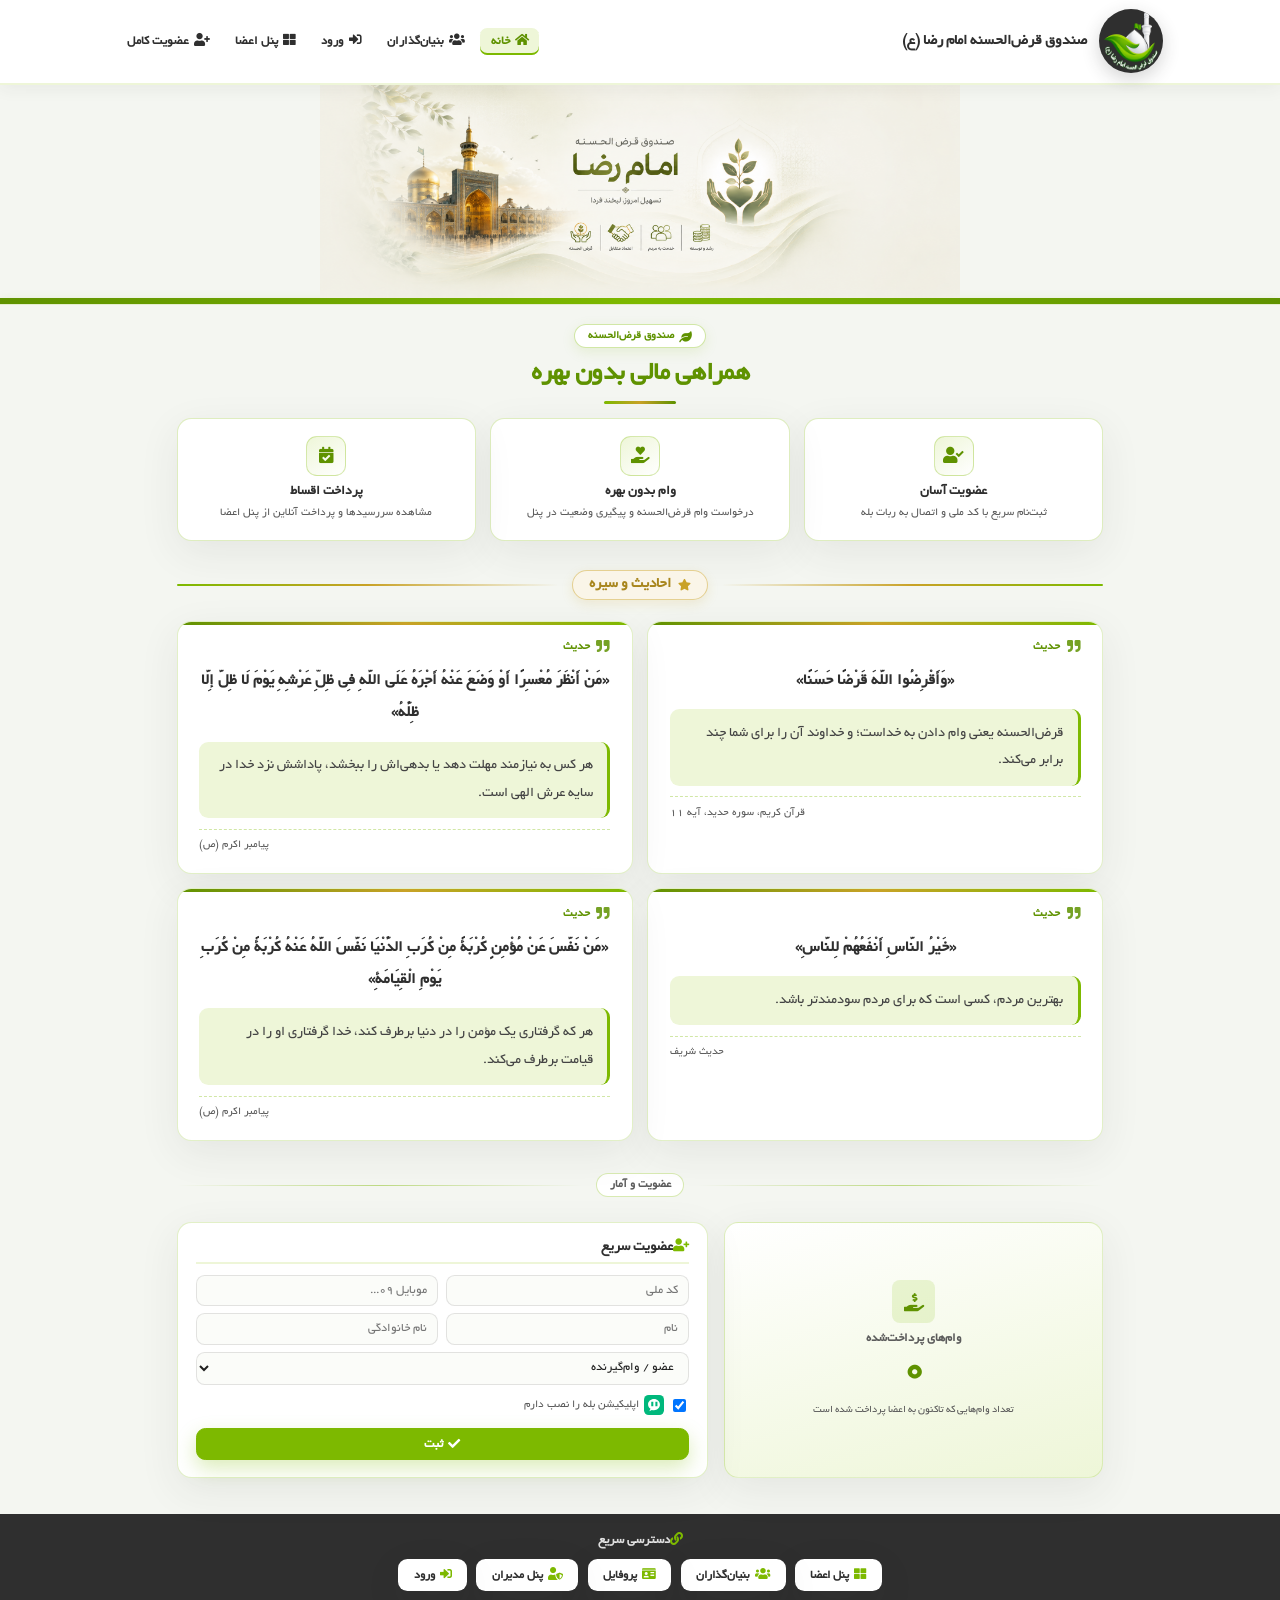
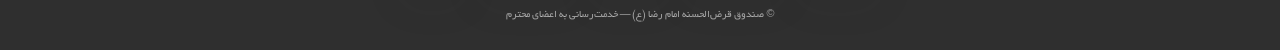
==== commit 40c7341b: "commit" ====
--- a/WebApplication/wwwroot/index.html
+++ b/WebApplication/wwwroot/index.html
@@ -2,7 +2,7 @@
 <html lang="fa" dir="rtl">
 <head>
   <meta charset="UTF-8" />
-  <meta name="viewport" content="width=device-width, initial-scale=1" />
+  <meta name="viewport" content="width=device-width, initial-scale=1, viewport-fit=cover" />
   <title>صندوق قرض‌الحسنه امام رضا (ع)</title>
   <link rel="stylesheet" href="css/site.css" />
   <link rel="icon" href="images/logo.png" />
@@ -149,7 +149,6 @@
         <a href="founders.html"><i class="fas fa-users icon-green"></i>بنیان‌گذاران</a>
         <a href="profile.html" data-menu="profile.html"><i class="fas fa-id-card icon-green"></i>پروفایل</a>
         <a href="admin.html" data-menu="admin.html"><i class="fas fa-user-shield icon-green"></i>پنل مدیران</a>
-        <a href="roles.html" data-menu="roles.html"><i class="fas fa-users-cog icon-green"></i>نقش‌ها</a>
         <a href="login.html"><i class="fas fa-sign-in-alt icon-green"></i>ورود</a>
       </div>
       <p class="home-footer-copy">© صندوق قرض‌الحسنه امام رضا (ع) — خدمت‌رسانی به اعضای محترم</p>
--- a/WebApplication/wwwroot/css/site.css
+++ b/WebApplication/wwwroot/css/site.css
@@ -505,6 +505,156 @@
   to { opacity: 1; transform: translateY(0); }
 }
 
+/* ——— پنل مدیریت — منوی یکپarچه ——— */
+body.admin-page .page {
+  max-width: 1100px;
+}
+
+.admin-nav-bar {
+  background: var(--brand-white);
+  border: 1px solid var(--line);
+  border-radius: .85rem;
+  padding: .55rem .7rem;
+  margin-bottom: 1rem;
+  box-shadow: var(--shadow);
+  position: sticky;
+  top: 0;
+  z-index: 90;
+}
+
+.admin-nav {
+  display: flex;
+  flex-wrap: wrap;
+  gap: .3rem;
+  align-items: center;
+}
+
+.admin-nav a {
+  display: inline-flex;
+  align-items: center;
+  gap: .35rem;
+  color: var(--brand-charcoal);
+  text-decoration: none;
+  font-weight: 600;
+  font-size: .84rem;
+  padding: .48rem .72rem;
+  border-radius: .55rem;
+  border: 1px solid transparent;
+  transition: background .15s ease, color .15s ease, border-color .15s ease;
+  white-space: nowrap;
+}
+
+.admin-nav a i {
+  margin: 0;
+  font-size: .88rem;
+  color: var(--brand-green);
+}
+
+.admin-nav a:hover {
+  background: var(--brand-green-soft);
+  color: var(--brand-green-deep);
+  border-color: rgba(125, 185, 0, 0.35);
+}
+
+.admin-nav a.active {
+  background: var(--brand-charcoal);
+  border-color: var(--brand-charcoal);
+  color: var(--brand-white);
+}
+
+.admin-nav a.active i {
+  color: var(--brand-green);
+}
+
+.admin-nav-sep {
+  width: 1px;
+  height: 1.4rem;
+  background: var(--line);
+  margin: 0 .15rem;
+  flex-shrink: 0;
+}
+
+.tab-menu.admin-subnav {
+  display: flex;
+  flex-wrap: wrap;
+  gap: .35rem;
+  grid-template-columns: unset;
+  padding: .45rem;
+  background: var(--brand-green-soft);
+  border: 1px solid rgba(125, 185, 0, 0.28);
+  border-radius: .65rem;
+}
+
+.tab-menu.admin-subnav .tab-btn {
+  flex: 0 1 auto;
+  flex-direction: row;
+  min-height: auto;
+  min-width: auto;
+  padding: .45rem .8rem;
+  box-shadow: none;
+  font-size: .84rem;
+}
+
+.tab-menu.admin-subnav .tab-btn i {
+  font-size: .9rem;
+}
+
+.tab-menu.admin-subnav .tab-btn.active {
+  background: var(--brand-white);
+  border-color: var(--brand-green);
+  color: var(--brand-green-deep);
+}
+
+.tab-menu.admin-subnav .tab-btn.active i {
+  color: var(--brand-green-deep);
+}
+
+.tab-menu.member-subnav {
+  display: flex;
+  flex-wrap: wrap;
+  gap: .4rem;
+  grid-template-columns: unset;
+  padding: .45rem;
+  background: var(--brand-green-soft);
+  border: 1px solid rgba(125, 185, 0, 0.28);
+  border-radius: .65rem;
+}
+
+.tab-menu.member-subnav .tab-btn {
+  flex: 0 1 auto;
+  flex-direction: row;
+  min-height: auto;
+  min-width: auto;
+  padding: .5rem .85rem;
+  box-shadow: none;
+  font-size: .84rem;
+}
+
+.tab-menu.member-subnav .tab-btn i {
+  font-size: .95rem;
+}
+
+.tab-menu.member-subnav .tab-btn.active {
+  background: var(--brand-white);
+  border-color: var(--brand-green);
+  color: var(--brand-green-deep);
+}
+
+.tab-menu.member-subnav .tab-btn.active i {
+  color: var(--brand-green-deep);
+}
+
+@media (max-width: 640px) {
+  .admin-nav a {
+    font-size: .78rem;
+    padding: .4rem .55rem;
+  }
+
+  .admin-nav-sep {
+    display: none;
+  }
+}
+
 /* ——— صفحه اصلی ——— */
 body.home-page {
   margin: 0;
@@ -1165,10 +1315,14 @@
 
 .gl-table-search {
   border: 0 !important;
-  padding: .35rem 0 !important;
+  padding: .2rem 0 !important;
+  min-height: 0 !important;
+  height: auto !important;
+  line-height: 1.4 !important;
   background: transparent !important;
   box-shadow: none !important;
   width: 100%;
+  font-size: .88rem !important;
 }
 
 .gl-table-actions {
@@ -1707,3 +1861,443 @@
     grid-template-columns: 1fr;
   }
 }
+
+/* ——— بهینه‌سازی موبایل ——— */
+:root {
+  --mobile-nav-height: 4.35rem;
+  --safe-bottom: env(safe-area-inset-bottom, 0px);
+}
+
+html {
+  -webkit-text-size-adjust: 100%;
+  text-size-adjust: 100%;
+}
+
+body.has-mobile-nav {
+  padding-bottom: calc(var(--mobile-nav-height) + var(--safe-bottom) + .35rem);
+}
+
+.mobile-bottom-nav {
+  display: none;
+}
+
+@media (max-width: 768px) {
+  .page {
+    padding: .85rem .85rem 1.25rem;
+    max-width: 100%;
+  }
+
+  body.admin-page .page {
+    padding: .75rem .65rem 1.25rem;
+  }
+
+  .site-header {
+    flex-direction: row;
+    align-items: center;
+    gap: .5rem;
+    margin-bottom: .85rem;
+  }
+
+  .brand-lockup img {
+    width: 46px;
+    height: 46px;
+  }
+
+  .brand-lockup .titles strong {
+    font-size: .92rem;
+    line-height: 1.35;
+  }
+
+  .brand-lockup .titles span {
+    font-size: .75rem;
+  }
+
+  body.has-mobile-nav .site-header .nav {
+    display: none;
+  }
+
+  body.admin-page .site-header .nav a {
+    padding: .45rem .55rem;
+    font-size: .8rem;
+  }
+
+  .nav a {
+    min-height: 44px;
+    display: inline-flex;
+    align-items: center;
+    justify-content: center;
+  }
+
+  .btn {
+    min-height: 46px;
+    padding: .75rem 1rem;
+    font-size: .92rem;
+  }
+
+  .btn.block {
+    width: 100%;
+  }
+
+  td.table-actions .btn,
+  .btn-compact-table {
+    min-height: 40px;
+    padding: .45rem .65rem;
+    font-size: .78rem;
+  }
+
+  input, select, textarea {
+    padding: .82rem .85rem;
+    font-size: 16px;
+  }
+
+  .card {
+    padding: 1rem;
+    border-radius: .85rem;
+    margin-bottom: .85rem;
+  }
+
+  .card > h2 {
+    font-size: 1.05rem;
+  }
+
+  .stats {
+    grid-template-columns: repeat(2, 1fr);
+    gap: .5rem;
+  }
+
+  .stat {
+    padding: .75rem .65rem;
+  }
+
+  .stat-icon {
+    width: 1.75rem;
+    height: 1.75rem;
+    font-size: .85rem;
+  }
+
+  .stat b {
+    font-size: .92rem;
+    word-break: break-word;
+  }
+
+  .stat span {
+    font-size: .72rem;
+  }
+
+  .panel-top {
+    flex-direction: column;
+    align-items: flex-start;
+    gap: .5rem;
+  }
+
+  .actions {
+    width: 100%;
+  }
+
+  .actions .btn {
+    flex: 1 1 auto;
+    min-width: calc(50% - .4rem);
+  }
+
+  .admin-nav-bar {
+    padding: .4rem .45rem;
+    margin-bottom: .85rem;
+    border-radius: .65rem;
+    top: 0;
+  }
+
+  .admin-nav {
+    flex-wrap: nowrap;
+    overflow-x: auto;
+    -webkit-overflow-scrolling: touch;
+    scroll-snap-type: x proximity;
+    scrollbar-width: none;
+    gap: .35rem;
+    padding-bottom: .15rem;
+  }
+
+  .admin-nav::-webkit-scrollbar {
+    display: none;
+  }
+
+  .admin-nav a {
+    flex-shrink: 0;
+    scroll-snap-align: start;
+    min-height: 44px;
+    padding: .55rem .85rem;
+    font-size: .8rem;
+  }
+
+  .admin-nav-sep {
+    display: none;
+  }
+
+  .tab-menu.member-subnav,
+  #memberTabMenu {
+    flex-wrap: nowrap;
+    overflow-x: auto;
+    -webkit-overflow-scrolling: touch;
+    scroll-snap-type: x proximity;
+    scrollbar-width: none;
+    gap: .35rem;
+  }
+
+  .tab-menu.member-subnav::-webkit-scrollbar,
+  #memberTabMenu::-webkit-scrollbar {
+    display: none;
+  }
+
+  .tab-menu.member-subnav .tab-btn,
+  #memberTabMenu .tab-btn {
+    flex: 0 0 auto;
+    scroll-snap-align: start;
+    white-space: nowrap;
+    min-height: 44px;
+  }
+
+  .tab-menu.admin-subnav {
+    flex-wrap: nowrap;
+    overflow-x: auto;
+    -webkit-overflow-scrolling: touch;
+    scrollbar-width: none;
+  }
+
+  .tab-menu.admin-subnav::-webkit-scrollbar {
+    display: none;
+  }
+
+  .tab-menu.admin-subnav .tab-btn {
+    flex: 0 0 auto;
+    white-space: nowrap;
+    min-height: 44px;
+  }
+
+  .tab-menu:not(.member-subnav):not(.admin-subnav) {
+    grid-template-columns: repeat(2, 1fr);
+    gap: .5rem;
+  }
+
+  .tab-menu:not(.member-subnav):not(.admin-subnav) .tab-btn {
+    min-height: 76px;
+    font-size: .8rem;
+    padding: .65rem .45rem;
+  }
+
+  .home-menu-inner {
+    flex-direction: row;
+    align-items: center;
+    padding: .5rem .75rem;
+    gap: .5rem;
+  }
+
+  body.has-mobile-nav .home-menu-nav {
+    display: none;
+  }
+
+  .home-menu-nav {
+    overflow-x: auto;
+    flex-wrap: nowrap;
+    -webkit-overflow-scrolling: touch;
+    scrollbar-width: none;
+    flex: 1;
+    justify-content: flex-end;
+  }
+
+  .home-menu-nav::-webkit-scrollbar {
+    display: none;
+  }
+
+  .home-menu-nav a {
+    flex-shrink: 0;
+    min-height: 44px;
+    display: inline-flex;
+    align-items: center;
+    white-space: nowrap;
+    font-size: .82rem;
+  }
+
+  .home-banner-frame {
+    height: clamp(100px, 42vw, 200px);
+  }
+
+  .home-footer-links {
+    display: grid;
+    grid-template-columns: repeat(2, 1fr);
+    gap: .5rem;
+  }
+
+  .home-footer-links a {
+    min-height: 46px;
+    display: inline-flex;
+    align-items: center;
+    justify-content: center;
+    font-size: .82rem;
+    padding: .5rem .65rem;
+  }
+
+  .home-actions {
+    grid-template-columns: 1fr;
+  }
+
+  .stat-card b {
+    font-size: 2rem;
+  }
+
+  .gl-table-toolbar {
+    flex-direction: row;
+    flex-wrap: wrap;
+    align-items: center;
+    gap: .45rem;
+    margin-bottom: .5rem;
+    padding-bottom: .5rem;
+  }
+
+  .gl-table-search-wrap {
+    flex: 1 1 120px;
+    min-width: 0;
+    padding: .28rem .55rem;
+    border-radius: .45rem;
+  }
+
+  .gl-table-search {
+    padding: 0 !important;
+    min-height: 0 !important;
+    height: 1.35rem !important;
+    line-height: 1.35rem !important;
+    font-size: .85rem !important;
+  }
+
+  .gl-table-actions {
+    width: auto;
+    flex-shrink: 0;
+  }
+
+  .gl-table-actions .btn {
+    min-height: 36px;
+    padding: .35rem .6rem;
+    font-size: .78rem;
+  }
+
+  .gl-table-wrap {
+    padding: .55rem;
+    margin-top: .5rem;
+  }
+
+  .roles-layout {
+    grid-template-columns: 1fr;
+  }
+
+  .report-summary {
+    grid-template-columns: 1fr;
+  }
+
+  .report-card .value {
+    font-size: 1.15rem;
+  }
+
+  .login-shell {
+    max-width: 100%;
+  }
+
+  .login-card {
+    padding: 1.35rem 1rem;
+  }
+
+  .mobile-bottom-nav {
+    display: flex;
+    position: fixed;
+    bottom: 0;
+    left: 0;
+    right: 0;
+    z-index: 200;
+    background: rgba(255, 255, 255, 0.97);
+    backdrop-filter: blur(10px);
+    -webkit-backdrop-filter: blur(10px);
+    border-top: 1px solid var(--line);
+    box-shadow: 0 -6px 24px rgba(47, 47, 47, 0.1);
+    padding: .3rem .35rem calc(.3rem + var(--safe-bottom));
+    justify-content: space-around;
+    align-items: stretch;
+    gap: .2rem;
+  }
+
+  .mobile-bottom-nav a {
+    flex: 1;
+    display: flex;
+    flex-direction: column;
+    align-items: center;
+    justify-content: center;
+    gap: .12rem;
+    text-decoration: none;
+    color: var(--muted);
+    font-size: .67rem;
+    font-weight: 700;
+    padding: .3rem .2rem;
+    border-radius: .55rem;
+    min-height: 54px;
+    -webkit-tap-highlight-color: transparent;
+    touch-action: manipulation;
+  }
+
+  .mobile-bottom-nav a i {
+    font-size: 1.2rem;
+    margin: 0;
+    color: var(--brand-charcoal);
+  }
+
+  .mobile-bottom-nav a.active {
+    color: var(--brand-green-deep);
+    background: var(--brand-green-soft);
+  }
+
+  .mobile-bottom-nav a.active i {
+    color: var(--brand-green-deep);
+  }
+
+  .mobile-bottom-nav button.mobile-nav-logout {
+    flex: 1;
+    display: flex;
+    flex-direction: column;
+    align-items: center;
+    justify-content: center;
+    gap: .12rem;
+    border: 0;
+    background: transparent;
+    color: var(--muted);
+    font: inherit;
+    font-size: .67rem;
+    font-weight: 700;
+    padding: .3rem .2rem;
+    border-radius: .55rem;
+    min-height: 54px;
+    cursor: pointer;
+    -webkit-tap-highlight-color: transparent;
+    touch-action: manipulation;
+  }
+
+  .mobile-bottom-nav button.mobile-nav-logout i {
+    font-size: 1.2rem;
+    margin: 0;
+    color: #b42318;
+  }
+
+  .mobile-bottom-nav button.mobile-nav-logout:active {
+    background: #fdecea;
+    color: #b42318;
+  }
+}
+
+@media (max-width: 380px) {
+  .stats {
+    grid-template-columns: 1fr;
+  }
+
+  .home-footer-links {
+    grid-template-columns: 1fr;
+  }
+
+  .admin-nav a {
+    font-size: .75rem;
+    padding: .5rem .65rem;
+  }
+}
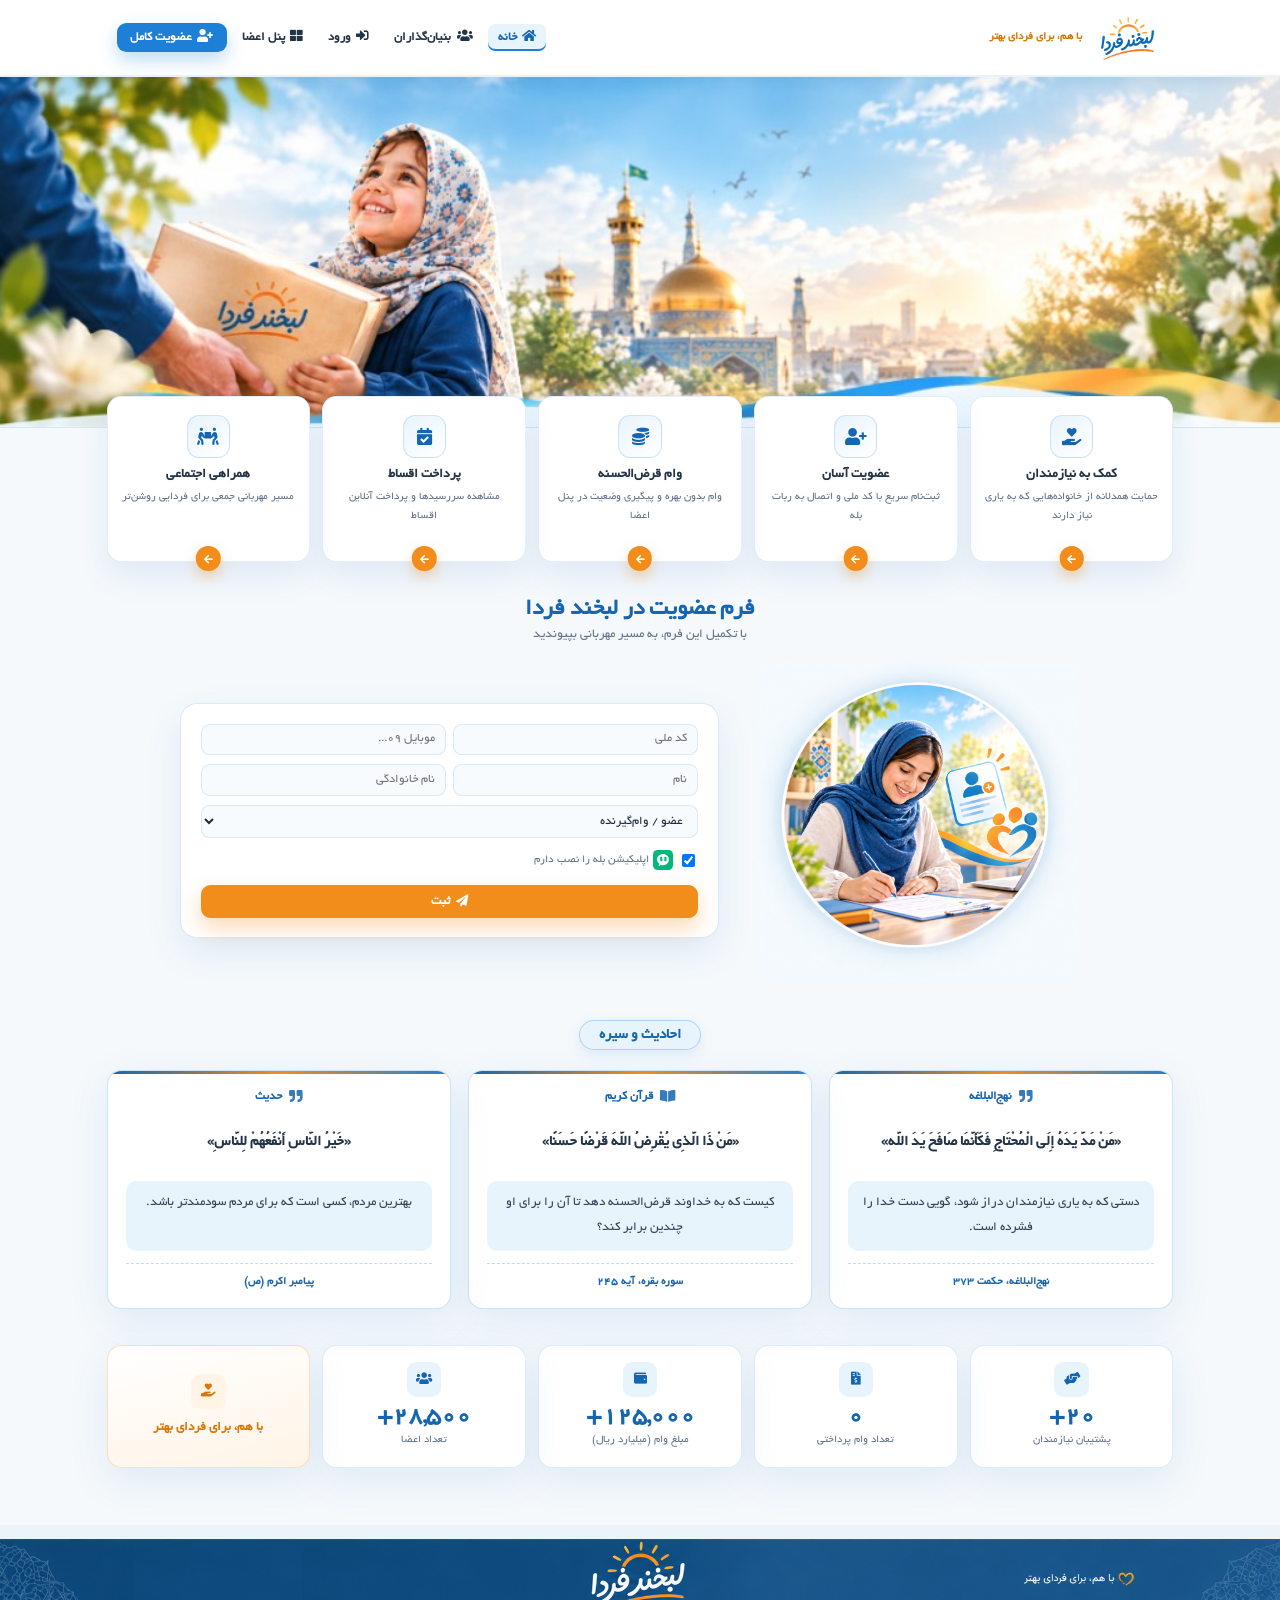
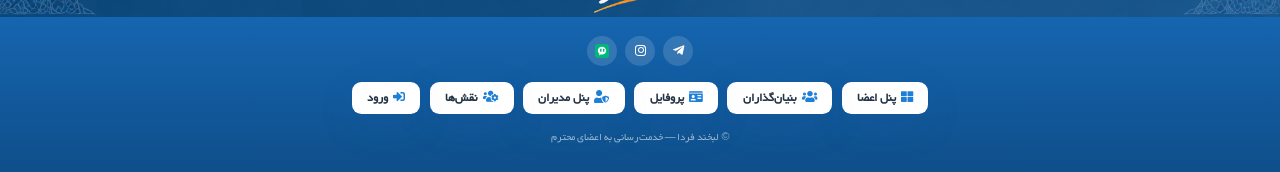
==== commit 98b8a1e5: "rename to labkhand farda" ====
--- a/WebApplication/wwwroot/index.html
+++ b/WebApplication/wwwroot/index.html
@@ -2,20 +2,19 @@
 <html lang="fa" dir="rtl">
 <head>
   <meta charset="UTF-8" />
-  <meta name="viewport" content="width=device-width, initial-scale=1, viewport-fit=cover" />
-  <title>صندوق قرض‌الحسنه امام رضا (ع)</title>
+  <meta name="viewport" content="width=device-width, initial-scale=1" />
+  <title>لبخند فردا | با هم، برای فردای بهتر</title>
   <link rel="stylesheet" href="css/site.css" />
-  <link rel="icon" href="images/logo.png" />
+  <link rel="icon" href="images/labkhand-logo.png" />
 </head>
-<body class="home-page">
-
-  <!-- بخش ۱: منو -->
+<body class="home-page lf-theme">
+
   <header class="home-menu">
     <div class="home-menu-inner">
-      <a class="brand-lockup" href="index.html">
-        <img src="images/logo.png" alt="لوگو" />
+      <a class="brand-lockup lf-brand" href="index.html">
+        <img src="images/labkhand-logo.png" alt="لبخند فردا" class="lf-brand-mark" />
         <div class="titles">
-          <strong>صندوق قرض‌الحسنه امام رضا (ع)</strong>
+          <span>با هم، برای فردای بهتر</span>
         </div>
       </a>
       <nav class="home-menu-nav">
@@ -23,135 +22,172 @@
         <a href="founders.html"><i class="fas fa-users"></i>بنیان‌گذاران</a>
         <a href="login.html"><i class="fas fa-sign-in-alt"></i>ورود</a>
         <a href="panel.html"><i class="fas fa-th-large"></i>پنل اعضا</a>
-        <a href="register.html"><i class="fas fa-user-plus"></i>عضویت کامل</a>
+        <a href="register.html" class="lf-cta-nav"><i class="fas fa-user-plus"></i>عضویت کامل</a>
       </nav>
     </div>
   </header>
 
-  <!-- بخش ۲: بنر تصویر -->
-  <section class="home-banner" aria-label="بنر صندوق">
-    <div class="home-banner-frame">
-      <img src="images/home-background.png" alt="صندوق قرض‌الحسنه امام رضا (ع)" class="home-banner-img" />
-    </div>
+  <section class="lf-hero" aria-label="بنر لبخند فردا">
+    <img src="images/home-hero.png" alt="لبخند فردا — با هم، برای فردای بهتر" class="lf-hero-img" />
   </section>
 
-  <div class="home-section-sep" aria-hidden="true"><span></span></div>
-
-  <!-- بخش ۳: محتوا -->
   <main class="home-main">
-    <div class="home-main-inner">
-      <div class="home-lead-block">
-        <span class="home-lead-badge"><i class="fas fa-leaf"></i>صندوق قرض‌الحسنه</span>
-        <h2 class="home-lead-title">همراهی مالی بدون بهره</h2>
-      </div>
-
-      <section class="home-features" aria-label="خدمات صندوق">
-        <article class="home-feature-card">
-          <div class="home-feature-icon"><i class="fas fa-user-check"></i></div>
+    <div class="home-main-inner lf-home-inner">
+
+      <section class="lf-features" aria-label="خدمات لبخند فردا">
+        <article class="lf-feature-card">
+          <div class="lf-feature-icon"><i class="fas fa-hand-holding-heart"></i></div>
+          <h3>کمک به نیازمندان</h3>
+          <p>حمایت همدلانه از خانواده‌هایی که به یاری نیاز دارند</p>
+          <a href="#register" class="lf-feature-go" aria-label="ادامه"><i class="fas fa-arrow-left"></i></a>
+        </article>
+        <article class="lf-feature-card">
+          <div class="lf-feature-icon"><i class="fas fa-user-plus"></i></div>
           <h3>عضویت آسان</h3>
           <p>ثبت‌نام سریع با کد ملی و اتصال به ربات بله</p>
-        </article>
-        <article class="home-feature-card">
-          <div class="home-feature-icon"><i class="fas fa-hand-holding-heart"></i></div>
-          <h3>وام بدون بهره</h3>
-          <p>درخواست وام قرض‌الحسنه و پیگیری وضعیت در پنل</p>
-        </article>
-        <article class="home-feature-card">
-          <div class="home-feature-icon"><i class="fas fa-calendar-check"></i></div>
+          <a href="#register" class="lf-feature-go" aria-label="ادامه"><i class="fas fa-arrow-left"></i></a>
+        </article>
+        <article class="lf-feature-card">
+          <div class="lf-feature-icon"><i class="fas fa-coins"></i></div>
+          <h3>وام قرض‌الحسنه</h3>
+          <p>وام بدون بهره و پیگیری وضعیت در پنل اعضا</p>
+          <a href="panel.html" class="lf-feature-go" aria-label="ادامه"><i class="fas fa-arrow-left"></i></a>
+        </article>
+        <article class="lf-feature-card">
+          <div class="lf-feature-icon"><i class="fas fa-calendar-check"></i></div>
           <h3>پرداخت اقساط</h3>
-          <p>مشاهده سررسیدها و پرداخت آنلاین از پنل اعضا</p>
-        </article>
-      </section>
-
-      <div class="home-content-sep">
-        <h2 class="home-hadith-title"><i class="fas fa-star"></i>احادیث و سیره</h2>
-      </div>
-
-      <section class="hadith-grid" aria-label="احادیث و سیره">
-        <article class="glass-card hadith-item">
-          <div class="hadith-head"><i class="fas fa-quote-right"></i><span>حدیث</span></div>
-          <p class="hadith-arabic">«وَأَقْرِضُوا اللَّهَ قَرْضًا حَسَنًا»</p>
-          <p class="hadith-fa">قرض‌الحسنه یعنی وام دادن به خداست؛ و خداوند آن را برای شما چند برابر می‌کند.</p>
-          <p class="hadith-source">قرآن کریم، سوره حديد، آیه ۱۱</p>
-        </article>
-        <article class="glass-card hadith-item">
-          <div class="hadith-head"><i class="fas fa-quote-right"></i><span>حدیث</span></div>
-          <p class="hadith-arabic">«مَنْ أَنْظَرَ مُعْسِرًا أَوْ وَضَعَ عَنْهُ أَجْرَهُ عَلَى اللَّهِ فِي ظِلِّ عَرْشِهِ يَوْمَ لَا ظِلَّ إِلَّا ظِلُّهُ»</p>
-          <p class="hadith-fa">هر کس به نیازمند مهلت دهد یا بدهی‌اش را ببخشد، پاداشش نزد خدا در سایه عرش الهی است.</p>
-          <p class="hadith-source">پیامبر اکرم (ص)</p>
-        </article>
-        <article class="glass-card hadith-item">
-          <div class="hadith-head"><i class="fas fa-quote-right"></i><span>حدیث</span></div>
-          <p class="hadith-arabic">«خَيْرُ النَّاسِ أَنْفَعُهُمْ لِلنَّاسِ»</p>
-          <p class="hadith-fa">بهترین مردم، کسی است که برای مردم سودمندتر باشد.</p>
-          <p class="hadith-source">حدیث شریف</p>
-        </article>
-        <article class="glass-card hadith-item">
-          <div class="hadith-head"><i class="fas fa-quote-right"></i><span>حدیث</span></div>
-          <p class="hadith-arabic">«مَنْ نَفَّسَ عَنْ مُؤْمِنٍ كُرْبَةً مِنْ كُرَبِ الدُّنْيَا نَفَّسَ اللَّهُ عَنْهُ كُرْبَةً مِنْ كُرَبِ يَوْمِ الْقِيَامَةِ»</p>
-          <p class="hadith-fa">هر که گرفتاری یک مؤمن را در دنیا برطرف کند، خدا گرفتاری او را در قیامت برطرف می‌کند.</p>
-          <p class="hadith-source">پیامبر اکرم (ص)</p>
-        </article>
-      </section>
-
-      <div class="home-inner-sep" aria-hidden="true"><span>عضویت و آمار</span></div>
-
-      <section class="home-actions">
-        <div class="glass-card stat-card">
-          <div class="stat-icon"><i class="fas fa-hand-holding-usd"></i></div>
-          <span class="stat-label">وام‌های پرداخت‌شده</span>
+          <p>مشاهده سررسیدها و پرداخت آنلاین اقساط</p>
+          <a href="panel.html" class="lf-feature-go" aria-label="ادامه"><i class="fas fa-arrow-left"></i></a>
+        </article>
+        <article class="lf-feature-card">
+          <div class="lf-feature-icon"><i class="fas fa-people-carry"></i></div>
+          <h3>همراهی اجتماعی</h3>
+          <p>مسیر مهربانی جمعی برای فردایی روشن‌تر</p>
+          <a href="founders.html" class="lf-feature-go" aria-label="ادامه"><i class="fas fa-arrow-left"></i></a>
+        </article>
+      </section>
+
+      <section class="lf-register-section" id="register" aria-label="فرم عضویت">
+        <div class="lf-register-head">
+          <h2>فرم عضویت در لبخند فردا</h2>
+          <p>با تکمیل این فرم، به مسیر مهربانی بپیوندید</p>
+        </div>
+        <div class="lf-register-layout">
+          <div class="lf-register-visual">
+            <img src="images/section-mid.png" alt="عضویت و همراهی در لبخند فردا" />
+          </div>
+          <div class="glass-card register-card lf-register-card">
+            <div class="register-fields">
+              <div class="compact-row">
+                <input id="nationalCode" maxlength="10" placeholder="کد ملی" title="کد ملی" />
+                <input id="mobile" maxlength="11" placeholder="موبایل 09..." title="شماره موبایل" />
+              </div>
+              <div class="compact-row">
+                <input id="firstName" placeholder="نام" title="نام" />
+                <input id="lastName" placeholder="نام خانوادگی" title="نام خانوادگی" />
+              </div>
+              <select id="roleType" title="نوع عضویت">
+                <option value="2">عضو / وام‌گیرنده</option>
+                <option value="3">خیر</option>
+              </select>
+              <div id="donationBox" style="display:none">
+                <input id="monthlyDonationAmount" type="text" class="amount-input" inputmode="numeric" placeholder="مبلغ کمک ماهانه (ریال)" />
+              </div>
+              <label class="checkbox-line compact-check">
+                <input type="checkbox" id="hasBaleApp" checked />
+                <span class="bale-inline bale-inline--md"><img src="images/bale-logo.svg" alt="" class="bale-logo" />اپلیکیشن بله را نصب دارم</span>
+              </label>
+              <button type="button" class="btn primary block lf-submit" id="btnRegister"><i class="fas fa-paper-plane"></i>ثبت</button>
+            </div>
+            <div id="msg" class="msg"></div>
+            <div id="baleBox" class="bale-inner compact-bale" style="display:none">
+              <p id="baleHelp" class="bale-help-text"></p>
+              <a id="botLink" class="btn dark compact-btn" target="_blank" rel="noopener"><img src="images/bale-logo.svg" alt="" class="bale-btn-logo" />ربات بله</a>
+              <button type="button" class="btn ghost compact-btn" id="btnPoll"><i class="fas fa-sync-alt"></i></button>
+              <div id="pollMsg" class="msg"></div>
+            </div>
+          </div>
+        </div>
+      </section>
+
+      <section class="lf-hadith-section" aria-label="احادیث و سیره">
+        <div class="lf-section-title lf-section-title--center">
+          <h2 id="hadiths"><span>احادیث و سیره</span></h2>
+        </div>
+        <div class="hadith-grid lf-hadith-grid">
+          <article class="glass-card hadith-item">
+            <div class="hadith-head"><i class="fas fa-quote-right"></i><span>نهج‌البلاغه</span></div>
+            <p class="hadith-arabic">«مَنْ مَدَّ يَدَهُ إِلَى الْمُحْتَاجِ فَكَأَنَّمَا صَافَحَ يَدَ اللَّهِ»</p>
+            <p class="hadith-fa">دستی که به یاری نیازمندان دراز شود، گویی دست خدا را فشرده است.</p>
+            <p class="hadith-source">نهج‌البلاغه، حکمت ۳۷۳</p>
+          </article>
+          <article class="glass-card hadith-item">
+            <div class="hadith-head"><i class="fas fa-book-open"></i><span>قرآن کریم</span></div>
+            <p class="hadith-arabic">«مَنْ ذَا الَّذِي يُقْرِضُ اللَّهَ قَرْضًا حَسَنًا»</p>
+            <p class="hadith-fa">کیست که به خداوند قرض‌الحسنه دهد تا آن را برای او چندین برابر کند؟</p>
+            <p class="hadith-source">سوره بقره، آیه ۲۴۵</p>
+          </article>
+          <article class="glass-card hadith-item">
+            <div class="hadith-head"><i class="fas fa-quote-right"></i><span>حدیث</span></div>
+            <p class="hadith-arabic">«خَيْرُ النَّاسِ أَنْفَعُهُمْ لِلنَّاسِ»</p>
+            <p class="hadith-fa">بهترین مردم، کسی است که برای مردم سودمندتر باشد.</p>
+            <p class="hadith-source">پیامبر اکرم (ص)</p>
+          </article>
+        </div>
+      </section>
+
+      <section class="lf-stats" aria-label="آمار لبخند فردا">
+        <article class="lf-stat-card">
+          <div class="lf-stat-icon"><i class="fas fa-hands-helping"></i></div>
+          <b>۲۰+</b>
+          <span>پشتیبان نیازمندان</span>
+        </article>
+        <article class="lf-stat-card">
+          <div class="lf-stat-icon"><i class="fas fa-file-invoice-dollar"></i></div>
           <b id="disbursedCount">—</b>
-          <small>تعداد وام‌هایی که تاکنون به اعضا پرداخت شده است</small>
-        </div>
-
-        <div class="glass-card register-card" id="register">
-          <h2><i class="fas fa-user-plus icon-green"></i>عضویت سریع</h2>
-          <div class="register-fields">
-            <div class="compact-row">
-              <input id="nationalCode" maxlength="10" placeholder="کد ملی" title="کد ملی" />
-              <input id="mobile" maxlength="11" placeholder="موبایل 09..." title="شماره موبایل" />
-            </div>
-            <div class="compact-row">
-              <input id="firstName" placeholder="نام" title="نام" />
-              <input id="lastName" placeholder="نام خانوادگی" title="نام خانوادگی" />
-            </div>
-            <select id="roleType" title="نوع عضویت">
-              <option value="2">عضو / وام‌گیرنده</option>
-              <option value="3">خیر</option>
-            </select>
-            <div id="donationBox" style="display:none">
-              <input id="monthlyDonationAmount" type="text" class="amount-input" inputmode="numeric" placeholder="مبلغ کمک ماهانه (ریال)" />
-            </div>
-            <label class="checkbox-line compact-check">
-              <input type="checkbox" id="hasBaleApp" checked />
-              <span class="bale-inline bale-inline--md"><img src="images/bale-logo.svg" alt="" class="bale-logo" />اپلیکیشن بله را نصب دارم</span>
-            </label>
-            <button type="button" class="btn primary block" id="btnRegister"><i class="fas fa-check"></i>ثبت</button>
-          </div>
-          <div id="msg" class="msg"></div>
-          <div id="baleBox" class="bale-inner compact-bale" style="display:none">
-            <p id="baleHelp" class="bale-help-text"></p>
-            <a id="botLink" class="btn dark compact-btn" target="_blank" rel="noopener"><img src="images/bale-logo.svg" alt="" class="bale-btn-logo" />ربات بله</a>
-            <button type="button" class="btn ghost compact-btn" id="btnPoll"><i class="fas fa-sync-alt"></i></button>
-            <div id="pollMsg" class="msg"></div>
-          </div>
-        </div>
-      </section>
+          <span>تعداد وام پرداختی</span>
+        </article>
+        <article class="lf-stat-card">
+          <div class="lf-stat-icon"><i class="fas fa-wallet"></i></div>
+          <b>۱۲۵,۰۰۰+</b>
+          <span>مبلغ وام (میلیارد ریال)</span>
+        </article>
+        <article class="lf-stat-card">
+          <div class="lf-stat-icon"><i class="fas fa-users"></i></div>
+          <b>۲۸,۵۰۰+</b>
+          <span>تعداد اعضا</span>
+        </article>
+        <article class="lf-stat-card lf-stat-slogan">
+          <div class="lf-stat-icon"><i class="fas fa-hand-holding-heart"></i></div>
+          <strong>با هم، برای فردای بهتر</strong>
+        </article>
+      </section>
+
     </div>
   </main>
 
-  <!-- بخش ۴: دکمه‌های پایین -->
-  <footer class="home-footer">
+  <section class="lf-footer-banner" aria-label="فوتر لبخند فردا">
+    <img src="images/footer-banner.png" alt="لبخند فردا — با هم، برای فردای بهتر" />
+  </section>
+
+  <footer class="home-footer lf-footer">
     <div class="home-footer-inner">
-      <p class="home-footer-title"><i class="fas fa-link icon-green"></i>دسترسی سریع</p>
+      <div class="lf-footer-top">
+        <div class="lf-social" aria-label="شبکه‌های اجتماعی">
+          <a href="#" aria-label="تلگرام"><i class="fab fa-telegram-plane"></i></a>
+          <a href="#" aria-label="اینستاگرام"><i class="fab fa-instagram"></i></a>
+          <a href="#" aria-label="بله"><img src="images/bale-logo.svg" alt="" /></a>
+        </div>
+      </div>
       <div class="links home-footer-links" id="homeLinks">
-        <a href="panel.html" data-menu="panel.html"><i class="fas fa-th-large icon-green"></i>پنل اعضا</a>
-        <a href="founders.html"><i class="fas fa-users icon-green"></i>بنیان‌گذاران</a>
-        <a href="profile.html" data-menu="profile.html"><i class="fas fa-id-card icon-green"></i>پروفایل</a>
-        <a href="admin.html" data-menu="admin.html"><i class="fas fa-user-shield icon-green"></i>پنل مدیران</a>
-        <a href="login.html"><i class="fas fa-sign-in-alt icon-green"></i>ورود</a>
+        <a href="panel.html" data-menu="panel.html"><i class="fas fa-th-large"></i>پنل اعضا</a>
+        <a href="founders.html"><i class="fas fa-users"></i>بنیان‌گذاران</a>
+        <a href="profile.html" data-menu="profile.html"><i class="fas fa-id-card"></i>پروفایل</a>
+        <a href="admin.html" data-menu="admin.html"><i class="fas fa-user-shield"></i>پنل مدیران</a>
+        <a href="roles.html" data-menu="roles.html"><i class="fas fa-users-cog"></i>نقش‌ها</a>
+        <a href="login.html"><i class="fas fa-sign-in-alt"></i>ورود</a>
       </div>
-      <p class="home-footer-copy">© صندوق قرض‌الحسنه امام رضا (ع) — خدمت‌رسانی به اعضای محترم</p>
+      <p class="home-footer-copy">© لبخند فردا — خدمت‌رسانی به اعضای محترم</p>
     </div>
   </footer>
 
@@ -164,7 +200,7 @@
         const result = await G.get('/api/loan/disbursed-count');
         const body = G.payload(result) || G.pick(result.data, 'data') || result.data || {};
         const count = G.pick(body, 'count');
-        G.$('disbursedCount').textContent = count != null ? G.formatNumber(count) : '۰';
+        G.$('disbursedCount').textContent = count != null ? G.formatNumber(count) + '+' : '۰';
       }
       loadStats();
 
--- a/WebApplication/wwwroot/css/site.css
+++ b/WebApplication/wwwroot/css/site.css
@@ -1,4 +1,4 @@
-@import url("fonts/fontawesome/css/all.min.css");
+﻿@import url("fonts/fontawesome/css/all.min.css");
 
 @font-face {
   font-family: "Far_Yekan";
@@ -9,24 +9,31 @@
 }
 
 :root {
-  /* رنگ سازمانی از لوگوی صندوق قرض‌الحسنه امام رضا (ع) */
-  --brand-green: #7db900;
-  --brand-green-deep: #5f9200;
-  --brand-green-soft: #eef6d8;
-  --brand-gold: #c9a227;
-  --brand-gold-deep: #a8861e;
-  --brand-gold-soft: #faf5e8;
-  --brand-charcoal: #2f2f2f;
-  --brand-charcoal-soft: #3d3d3d;
+  /* تم لبخند فردا — آبی و نارنجی */
+  --brand-blue: #1e7fd6;
+  --brand-blue-deep: #1565b0;
+  --brand-blue-soft: #e8f4fc;
+  --brand-orange: #f28c1a;
+  --brand-orange-deep: #d97706;
+  --brand-orange-soft: #fff4e6;
+  /* نام‌های قدیمی برای سازگاری با صفحات موجود */
+  --brand-green: var(--brand-blue);
+  --brand-green-deep: var(--brand-blue-deep);
+  --brand-green-soft: var(--brand-blue-soft);
+  --brand-gold: var(--brand-orange);
+  --brand-gold-deep: var(--brand-orange-deep);
+  --brand-gold-soft: var(--brand-orange-soft);
+  --brand-charcoal: #243447;
+  --brand-charcoal-soft: #334155;
   --brand-white: #ffffff;
-  --ink: #1f1f1f;
-  --muted: #5c5c5c;
-  --page-bg: #f4f6f1;
+  --ink: #1e293b;
+  --muted: #64748b;
+  --page-bg: #f5f9fc;
   --card: #ffffff;
-  --line: rgba(47, 47, 47, 0.12);
-  --ok: #5f9200;
+  --line: rgba(30, 127, 214, 0.14);
+  --ok: #1565b0;
   --err: #b42318;
-  --shadow: 0 12px 40px rgba(47, 47, 47, 0.08);
+  --shadow: 0 12px 40px rgba(30, 100, 180, 0.1);
   --font: "Far_Yekan", "Tahoma", sans-serif;
   font-family: var(--font);
   font-size: 0.9rem;
@@ -41,9 +48,9 @@
   font-family: var(--font);
   font-size: 0.9rem;
   background:
-    radial-gradient(circle at 85% 0%, rgba(125, 185, 0, 0.16), transparent 42%),
-    radial-gradient(circle at 10% 20%, rgba(47, 47, 47, 0.06), transparent 35%),
-    linear-gradient(180deg, #f7f9f3 0%, var(--page-bg) 45%, #e9eee4 100%);
+    radial-gradient(circle at 85% 0%, rgba(30, 127, 214, 0.14), transparent 42%),
+    radial-gradient(circle at 10% 20%, rgba(242, 140, 26, 0.08), transparent 35%),
+    linear-gradient(180deg, #f7fbff 0%, var(--page-bg) 45%, #e8f1f8 100%);
 }
 
 .page {
@@ -70,18 +77,18 @@
 }
 
 .brand-lockup img {
-  width: 64px;
-  height: 64px;
-  border-radius: 50%;
-  box-shadow: 0 6px 18px rgba(47, 47, 47, 0.2);
-  background: var(--brand-charcoal);
+  width: auto;
+  height: 52px;
+  max-width: 140px;
+  border-radius: 0;
+  object-fit: contain;
+  object-position: center;
+  box-shadow: none;
+  background: transparent;
 }
 
 .brand-lockup .titles strong {
-  display: block;
-  font-size: 1.05rem;
-  color: var(--brand-charcoal);
-  line-height: 1.4;
+  display: none;
 }
 
 .brand-lockup .titles span {
@@ -117,7 +124,7 @@
   padding: 2.75rem 1.5rem 2.4rem;
   border-radius: 1.4rem;
   background:
-    linear-gradient(145deg, rgba(47, 47, 47, 0.96) 0%, rgba(61, 61, 61, 0.94) 55%, rgba(47, 47, 47, 0.98) 100%);
+    linear-gradient(145deg, rgba(36, 52, 71, 0.96) 0%, rgba(61, 61, 61, 0.94) 55%, rgba(36, 52, 71, 0.98) 100%);
   color: var(--brand-white);
   margin-bottom: 1.25rem;
   box-shadow: var(--shadow);
@@ -130,7 +137,7 @@
   width: 320px;
   height: 320px;
   border-radius: 50%;
-  background: radial-gradient(circle, rgba(125, 185, 0, 0.35), transparent 70%);
+  background: radial-gradient(circle, rgba(30, 127, 214, 0.35), transparent 70%);
   pointer-events: none;
 }
 
@@ -152,7 +159,7 @@
   height: 120px;
   border-radius: 50%;
   background: var(--brand-charcoal);
-  box-shadow: 0 0 0 4px rgba(125, 185, 0, 0.35), 0 10px 30px rgba(0, 0, 0, 0.25);
+  box-shadow: 0 0 0 4px rgba(30, 127, 214, 0.35), 0 10px 30px rgba(0, 0, 0, 0.25);
 }
 
 .brand {
@@ -258,7 +265,7 @@
   padding: .75rem .85rem;
   border: 1px solid var(--line);
   border-radius: .6rem;
-  background: #fbfcf9;
+  background: #f8fbfe;
   font: inherit;
   color: var(--ink);
   transition: border-color .15s ease, box-shadow .15s ease;
@@ -267,7 +274,7 @@
 input:focus, select:focus, textarea:focus {
   outline: none;
   border-color: var(--brand-green);
-  box-shadow: 0 0 0 3px rgba(125, 185, 0, 0.18);
+  box-shadow: 0 0 0 3px rgba(30, 127, 214, 0.18);
   background: #fff;
 }
 
@@ -303,7 +310,7 @@
   background: var(--brand-green);
   border-color: var(--brand-green);
   color: var(--brand-white);
-  box-shadow: 0 8px 20px rgba(125, 185, 0, 0.28);
+  box-shadow: 0 8px 20px rgba(30, 127, 214, 0.28);
 }
 
 .btn.primary:hover {
@@ -349,7 +356,7 @@
   padding: 1rem;
   border-radius: .85rem;
   background: linear-gradient(180deg, #fff, var(--brand-green-soft));
-  border: 1px solid rgba(125, 185, 0, 0.18);
+  border: 1px solid rgba(30, 127, 214, 0.18);
 }
 
 .stat b {
@@ -372,7 +379,7 @@
 
 th, td {
   padding: .65rem .75rem;
-  border: 1px solid rgba(125, 185, 0, 0.22);
+  border: 1px solid rgba(30, 127, 214, 0.22);
   text-align: right;
 }
 
@@ -380,7 +387,7 @@
   font-size: .8rem;
   color: var(--brand-green-deep);
   font-weight: 700;
-  background: linear-gradient(180deg, var(--brand-green-soft), #f8fbf2);
+  background: linear-gradient(180deg, var(--brand-green-soft), #f0f7fc);
   border-bottom: 2px solid var(--brand-green);
 }
 
@@ -389,7 +396,7 @@
 }
 
 tr:hover td {
-  background: rgba(125, 185, 0, 0.1);
+  background: rgba(30, 127, 214, 0.1);
 }
 
 .panel-top {
@@ -430,7 +437,7 @@
   display: inline-flex;
   align-items: center;
   justify-content: center;
-  background: rgba(125, 185, 0, 0.15);
+  background: rgba(30, 127, 214, 0.15);
   color: var(--brand-green-deep);
   margin-bottom: .35rem;
 }
@@ -505,170 +512,20 @@
   to { opacity: 1; transform: translateY(0); }
 }
 
-/* ——— پنل مدیریت — منوی یکپarچه ——— */
-body.admin-page .page {
-  max-width: 1100px;
-}
-
-.admin-nav-bar {
-  background: var(--brand-white);
-  border: 1px solid var(--line);
-  border-radius: .85rem;
-  padding: .55rem .7rem;
-  margin-bottom: 1rem;
-  box-shadow: var(--shadow);
-  position: sticky;
-  top: 0;
-  z-index: 90;
-}
-
-.admin-nav {
-  display: flex;
-  flex-wrap: wrap;
-  gap: .3rem;
-  align-items: center;
-}
-
-.admin-nav a {
-  display: inline-flex;
-  align-items: center;
-  gap: .35rem;
-  color: var(--brand-charcoal);
-  text-decoration: none;
-  font-weight: 600;
-  font-size: .84rem;
-  padding: .48rem .72rem;
-  border-radius: .55rem;
-  border: 1px solid transparent;
-  transition: background .15s ease, color .15s ease, border-color .15s ease;
-  white-space: nowrap;
-}
-
-.admin-nav a i {
-  margin: 0;
-  font-size: .88rem;
-  color: var(--brand-green);
-}
-
-.admin-nav a:hover {
-  background: var(--brand-green-soft);
-  color: var(--brand-green-deep);
-  border-color: rgba(125, 185, 0, 0.35);
-}
-
-.admin-nav a.active {
-  background: var(--brand-charcoal);
-  border-color: var(--brand-charcoal);
-  color: var(--brand-white);
-}
-
-.admin-nav a.active i {
-  color: var(--brand-green);
-}
-
-.admin-nav-sep {
-  width: 1px;
-  height: 1.4rem;
-  background: var(--line);
-  margin: 0 .15rem;
-  flex-shrink: 0;
-}
-
-.tab-menu.admin-subnav {
-  display: flex;
-  flex-wrap: wrap;
-  gap: .35rem;
-  grid-template-columns: unset;
-  padding: .45rem;
-  background: var(--brand-green-soft);
-  border: 1px solid rgba(125, 185, 0, 0.28);
-  border-radius: .65rem;
-}
-
-.tab-menu.admin-subnav .tab-btn {
-  flex: 0 1 auto;
-  flex-direction: row;
-  min-height: auto;
-  min-width: auto;
-  padding: .45rem .8rem;
-  box-shadow: none;
-  font-size: .84rem;
-}
-
-.tab-menu.admin-subnav .tab-btn i {
-  font-size: .9rem;
-}
-
-.tab-menu.admin-subnav .tab-btn.active {
-  background: var(--brand-white);
-  border-color: var(--brand-green);
-  color: var(--brand-green-deep);
-}
-
-.tab-menu.admin-subnav .tab-btn.active i {
-  color: var(--brand-green-deep);
-}
-
-.tab-menu.member-subnav {
-  display: flex;
-  flex-wrap: wrap;
-  gap: .4rem;
-  grid-template-columns: unset;
-  padding: .45rem;
-  background: var(--brand-green-soft);
-  border: 1px solid rgba(125, 185, 0, 0.28);
-  border-radius: .65rem;
-}
-
-.tab-menu.member-subnav .tab-btn {
-  flex: 0 1 auto;
-  flex-direction: row;
-  min-height: auto;
-  min-width: auto;
-  padding: .5rem .85rem;
-  box-shadow: none;
-  font-size: .84rem;
-}
-
-.tab-menu.member-subnav .tab-btn i {
-  font-size: .95rem;
-}
-
-.tab-menu.member-subnav .tab-btn.active {
-  background: var(--brand-white);
-  border-color: var(--brand-green);
-  color: var(--brand-green-deep);
-}
-
-.tab-menu.member-subnav .tab-btn.active i {
-  color: var(--brand-green-deep);
-}
-
-@media (max-width: 640px) {
-  .admin-nav a {
-    font-size: .78rem;
-    padding: .4rem .55rem;
-  }
-
-  .admin-nav-sep {
-    display: none;
-  }
-}
-
 /* ——— صفحه اصلی ——— */
 body.home-page {
   margin: 0;
   background:
-    radial-gradient(circle at 12% 8%, rgba(125, 185, 0, 0.12), transparent 38%),
-    radial-gradient(circle at 88% 22%, rgba(95, 146, 0, 0.08), transparent 32%),
-    linear-gradient(180deg, #f9fbf6 0%, var(--page-bg) 55%, #eef3e8 100%);
+    radial-gradient(circle at 12% 8%, rgba(30, 127, 214, 0.12), transparent 38%),
+    radial-gradient(circle at 88% 22%, rgba(21, 101, 176, 0.08), transparent 32%),
+    linear-gradient(180deg, #f7fbff 0%, var(--page-bg) 55%, #e8f1f8 100%);
 }
 
 /* بخش ۱ — منو */
 .home-menu {
   background: var(--brand-white);
   border-bottom: 2px solid var(--brand-green-soft);
-  box-shadow: 0 4px 16px rgba(47, 47, 47, 0.06);
+  box-shadow: 0 4px 16px rgba(36, 52, 71, 0.06);
   position: sticky;
   top: 0;
   z-index: 100;
@@ -744,14 +601,14 @@
 .home-section-sep {
   height: 6px;
   background: linear-gradient(90deg, var(--brand-green-deep), var(--brand-green), var(--brand-green-deep));
-  box-shadow: 0 4px 12px rgba(125, 185, 0, 0.25);
+  box-shadow: 0 4px 12px rgba(30, 127, 214, 0.25);
 }
 
 /* بخش ۳ — محتوا */
 .home-main {
   background: var(--page-bg);
   padding: 0 0 2.5rem;
-  border-top: 1px solid rgba(125, 185, 0, 0.15);
+  border-top: 1px solid rgba(30, 127, 214, 0.15);
 }
 
 .home-main-inner {
@@ -773,11 +630,11 @@
   margin-bottom: .65rem;
   border-radius: 999px;
   background: var(--brand-white);
-  border: 1px solid rgba(125, 185, 0, 0.35);
+  border: 1px solid rgba(30, 127, 214, 0.35);
   color: var(--brand-green-deep);
   font-size: .78rem;
   font-weight: 700;
-  box-shadow: 0 4px 14px rgba(125, 185, 0, 0.12);
+  box-shadow: 0 4px 14px rgba(30, 127, 214, 0.12);
 }
 
 .home-lead-title {
@@ -834,10 +691,10 @@
   padding: .45rem 1.1rem;
   border-radius: 999px;
   background: var(--brand-gold-soft);
-  border: 1px solid rgba(201, 162, 39, 0.45);
+  border: 1px solid rgba(242, 140, 26, 0.45);
   color: var(--brand-gold-deep);
   white-space: nowrap;
-  box-shadow: 0 4px 12px rgba(201, 162, 39, 0.15);
+  box-shadow: 0 4px 12px rgba(242, 140, 26, 0.15);
   font-size: 1.05rem;
   font-weight: 800;
 }
@@ -870,7 +727,7 @@
   padding: 1.15rem 1rem;
   border-radius: 1rem;
   background: var(--brand-white);
-  border: 1px solid rgba(125, 185, 0, 0.25);
+  border: 1px solid rgba(30, 127, 214, 0.25);
   box-shadow: var(--shadow);
   transition: transform .15s ease, border-color .15s ease, box-shadow .15s ease;
 }
@@ -878,7 +735,7 @@
 .home-feature-card:hover {
   transform: translateY(-3px);
   border-color: var(--brand-green);
-  box-shadow: 0 14px 32px rgba(125, 185, 0, 0.18);
+  box-shadow: 0 14px 32px rgba(30, 127, 214, 0.18);
 }
 
 .home-feature-icon {
@@ -892,7 +749,7 @@
   background: linear-gradient(145deg, var(--brand-green-soft), #fff);
   color: var(--brand-green-deep);
   font-size: 1.15rem;
-  border: 1px solid rgba(125, 185, 0, 0.3);
+  border: 1px solid rgba(30, 127, 214, 0.3);
 }
 
 .home-feature-card h3 {
@@ -933,7 +790,7 @@
 
 .glass-card {
   background: var(--brand-white);
-  border: 1px solid rgba(125, 185, 0, 0.22);
+  border: 1px solid rgba(30, 127, 214, 0.22);
   border-radius: 1rem;
   padding: 1.15rem 1.35rem;
   box-shadow: var(--shadow);
@@ -960,8 +817,8 @@
 
 .hadith-item:hover {
   transform: translateY(-2px);
-  border-color: rgba(125, 185, 0, 0.45);
-  box-shadow: 0 16px 36px rgba(125, 185, 0, 0.14);
+  border-color: rgba(30, 127, 214, 0.45);
+  box-shadow: 0 16px 36px rgba(30, 127, 214, 0.14);
 }
 
 .hadith-grid {
@@ -1014,7 +871,7 @@
   color: var(--muted);
   line-height: 1.6;
   padding-top: .5rem;
-  border-top: 1px dashed rgba(125, 185, 0, 0.35);
+  border-top: 1px dashed rgba(30, 127, 214, 0.35);
   text-align: left;
 }
 
@@ -1033,14 +890,14 @@
   content: "";
   flex: 1;
   height: 1px;
-  background: linear-gradient(90deg, transparent, rgba(125, 185, 0, 0.45), transparent);
+  background: linear-gradient(90deg, transparent, rgba(30, 127, 214, 0.45), transparent);
 }
 
 .home-inner-sep span {
   padding: .35rem .85rem;
   border-radius: 999px;
   background: var(--brand-white);
-  border: 1px solid rgba(125, 185, 0, 0.3);
+  border: 1px solid rgba(30, 127, 214, 0.3);
   white-space: nowrap;
 }
 
@@ -1280,7 +1137,7 @@
 .gl-table-wrap {
   margin-top: .75rem;
   padding: .85rem;
-  border: 1px solid rgba(125, 185, 0, 0.35);
+  border: 1px solid rgba(30, 127, 214, 0.35);
   border-radius: .85rem;
   background: var(--brand-white);
   box-shadow: var(--shadow);
@@ -1294,7 +1151,7 @@
   justify-content: space-between;
   margin-bottom: .65rem;
   padding-bottom: .65rem;
-  border-bottom: 1px dashed rgba(125, 185, 0, 0.35);
+  border-bottom: 1px dashed rgba(30, 127, 214, 0.35);
 }
 
 .gl-table-search-wrap {
@@ -1303,9 +1160,9 @@
   align-items: center;
   gap: .5rem;
   padding: .45rem .7rem;
-  border: 1px solid rgba(125, 185, 0, 0.3);
+  border: 1px solid rgba(30, 127, 214, 0.3);
   border-radius: .55rem;
-  background: #fbfcf9;
+  background: #f8fbfe;
 }
 
 .gl-table-search-wrap i {
@@ -1315,14 +1172,10 @@
 
 .gl-table-search {
   border: 0 !important;
-  padding: .2rem 0 !important;
-  min-height: 0 !important;
-  height: auto !important;
-  line-height: 1.4 !important;
+  padding: .35rem 0 !important;
   background: transparent !important;
   box-shadow: none !important;
   width: 100%;
-  font-size: .88rem !important;
 }
 
 .gl-table-actions {
@@ -1338,7 +1191,7 @@
 
 .gl-table-scroll {
   overflow: auto;
-  border: 1px solid rgba(125, 185, 0, 0.28);
+  border: 1px solid rgba(30, 127, 214, 0.28);
   border-radius: .6rem;
 }
 
@@ -1350,14 +1203,14 @@
 
 table.gl-data-table th,
 table.gl-data-table td {
-  border: 1px solid rgba(125, 185, 0, 0.22);
+  border: 1px solid rgba(30, 127, 214, 0.22);
 }
 
 table.gl-data-table thead th {
   position: sticky;
   top: 0;
   z-index: 1;
-  background: linear-gradient(180deg, var(--brand-green-soft), #f5fae8);
+  background: linear-gradient(180deg, var(--brand-green-soft), #eef6fc);
   color: var(--brand-green-deep);
   border-bottom: 2px solid var(--brand-green);
 }
@@ -1367,7 +1220,7 @@
 }
 
 table.gl-data-table tbody tr:hover td {
-  background: rgba(125, 185, 0, 0.12);
+  background: rgba(30, 127, 214, 0.12);
 }
 
 table.gl-data-table thead th.sortable {
@@ -1379,7 +1232,7 @@
 
 table.gl-data-table thead th.sortable:hover {
   color: var(--brand-green-deep);
-  background: rgba(125, 185, 0, 0.06);
+  background: rgba(30, 127, 214, 0.06);
 }
 
 table.gl-data-table thead th.sortable::after {
@@ -1405,19 +1258,30 @@
 /* صفحه ورود */
 body.login-page {
   min-height: 100vh;
+  min-height: 100dvh;
   display: flex;
   align-items: center;
   justify-content: center;
   padding: 1.25rem;
+  padding-left: max(1.25rem, env(safe-area-inset-left));
+  padding-right: max(1.25rem, env(safe-area-inset-right));
+  padding-bottom: max(1.25rem, env(safe-area-inset-bottom));
+  overflow-x: hidden;
+  width: 100%;
+  max-width: 100vw;
+  box-sizing: border-box;
   background:
-    radial-gradient(circle at 10% 10%, rgba(125, 185, 0, 0.12), transparent 40%),
-    radial-gradient(circle at 90% 90%, rgba(47, 47, 47, 0.06), transparent 35%),
-    linear-gradient(180deg, #f7f9f3 0%, var(--page-bg) 100%);
+    radial-gradient(circle at 10% 10%, rgba(30, 127, 214, 0.12), transparent 40%),
+    radial-gradient(circle at 90% 90%, rgba(36, 52, 71, 0.06), transparent 35%),
+    linear-gradient(180deg, #f7fbff 0%, var(--page-bg) 100%);
 }
 
 .login-shell {
   width: 100%;
   max-width: 440px;
+  margin: 0 auto;
+  position: relative;
+  z-index: 1;
 }
 
 .login-card {
@@ -1431,10 +1295,13 @@
 }
 
 .login-brand img {
-  width: 88px;
-  height: 88px;
-  border-radius: 50%;
-  box-shadow: 0 8px 24px rgba(47, 47, 47, 0.12);
+  width: auto;
+  height: 96px;
+  max-width: 220px;
+  border-radius: 0;
+  object-fit: contain;
+  object-position: center;
+  box-shadow: none;
   margin-bottom: .75rem;
 }
 
@@ -1511,7 +1378,7 @@
   padding: .75rem;
   border-radius: .65rem;
   background: var(--brand-green-soft);
-  border: 1px solid rgba(125, 185, 0, 0.35);
+  border: 1px solid rgba(30, 127, 214, 0.35);
 }
 
 .login-bale-box p {
@@ -1595,11 +1462,11 @@
   .tab-panel table tbody tr {
     display: block;
     margin-bottom: .7rem;
-    border: 1px solid rgba(125, 185, 0, 0.28);
+    border: 1px solid rgba(30, 127, 214, 0.28);
     border-radius: .65rem;
     overflow: hidden;
     background: #fff;
-    box-shadow: 0 2px 8px rgba(47, 47, 47, 0.05);
+    box-shadow: 0 2px 8px rgba(36, 52, 71, 0.05);
   }
 
   table.gl-data-table tbody tr.inst-row-paid,
@@ -1621,7 +1488,7 @@
     gap: .65rem;
     padding: .55rem .75rem;
     border: 0;
-    border-bottom: 1px solid rgba(125, 185, 0, 0.12);
+    border-bottom: 1px solid rgba(30, 127, 214, 0.12);
     text-align: left;
     background: transparent !important;
   }
@@ -1717,7 +1584,7 @@
   padding: 1rem .65rem;
   border-radius: .85rem;
   background: var(--brand-white);
-  border: 1px solid rgba(125, 185, 0, 0.28);
+  border: 1px solid rgba(30, 127, 214, 0.28);
   box-shadow: var(--shadow);
 }
 
@@ -1794,14 +1661,14 @@
   padding: 1.35rem 1rem 1.15rem;
   border-radius: 1rem;
   background: linear-gradient(165deg, #fff 0%, var(--brand-green-soft) 100%);
-  border: 1px solid rgba(125, 185, 0, 0.3);
+  border: 1px solid rgba(30, 127, 214, 0.3);
   box-shadow: var(--shadow);
   transition: transform .15s ease, box-shadow .15s ease;
 }
 
 .founder-card:hover {
   transform: translateY(-3px);
-  box-shadow: 0 14px 32px rgba(125, 185, 0, 0.16);
+  box-shadow: 0 14px 32px rgba(30, 127, 214, 0.16);
 }
 
 .founder-avatar {
@@ -1813,10 +1680,10 @@
   align-items: center;
   justify-content: center;
   background: var(--brand-white);
-  border: 2px solid rgba(201, 162, 39, 0.45);
+  border: 2px solid rgba(242, 140, 26, 0.45);
   color: var(--brand-gold-deep);
   font-size: 1.25rem;
-  box-shadow: 0 4px 14px rgba(201, 162, 39, 0.15);
+  box-shadow: 0 4px 14px rgba(242, 140, 26, 0.15);
 }
 
 .founder-card h3 {
@@ -1862,442 +1729,563 @@
   }
 }
 
-/* ——— بهینه‌سازی موبایل ——— */
-:root {
-  --mobile-nav-height: 4.35rem;
-  --safe-bottom: env(safe-area-inset-bottom, 0px);
-}
-
-html {
-  -webkit-text-size-adjust: 100%;
-  text-size-adjust: 100%;
-}
-
-body.has-mobile-nav {
-  padding-bottom: calc(var(--mobile-nav-height) + var(--safe-bottom) + .35rem);
-}
-
+/* ——— تم لبخند فردا ——— */
+body.lf-theme,
+body.home-page {
+  background:
+    radial-gradient(circle at 12% 8%, rgba(30, 127, 214, 0.1), transparent 38%),
+    radial-gradient(circle at 88% 18%, rgba(242, 140, 26, 0.08), transparent 32%),
+    linear-gradient(180deg, #f7fbff 0%, var(--page-bg) 55%, #e8f1f8 100%);
+}
+
+.lf-brand .lf-brand-mark {
+  width: auto;
+  height: 56px;
+  max-width: 170px;
+  object-fit: contain;
+  border-radius: 0;
+  box-shadow: none;
+  background: transparent;
+}
+
+.lf-brand .titles strong {
+  display: none;
+}
+
+.lf-brand .titles span {
+  color: var(--brand-orange-deep);
+  font-size: .78rem;
+  font-weight: 600;
+}
+
+.home-menu {
+  border-bottom: 2px solid var(--brand-blue-soft);
+}
+
+.home-menu-nav a.lf-cta-nav {
+  background: var(--brand-blue);
+  color: #fff !important;
+  border-radius: .65rem;
+  padding: .5rem .95rem;
+  box-shadow: 0 8px 18px rgba(30, 127, 214, 0.28);
+}
+
+.home-menu-nav a.lf-cta-nav:hover,
+.home-menu-nav a.lf-cta-nav.active {
+  background: var(--brand-blue-deep);
+  color: #fff !important;
+  box-shadow: inset 0 0 0 transparent, 0 8px 18px rgba(21, 101, 176, 0.3);
+}
+
+.lf-hero {
+  width: 100%;
+  background: #dceefc;
+  overflow: hidden;
+}
+
+.lf-hero-img {
+  display: block;
+  width: 100%;
+  height: auto;
+  max-height: none;
+  object-fit: contain;
+  object-position: center center;
+}
+
+.lf-home-inner {
+  max-width: 1100px;
+}
+
+.lf-features {
+  display: grid;
+  grid-template-columns: repeat(5, 1fr);
+  gap: .85rem;
+  margin: -2.2rem auto 2rem;
+  position: relative;
+  z-index: 2;
+}
+
+.lf-feature-card {
+  position: relative;
+  text-align: center;
+  padding: 1.25rem .85rem 2.4rem;
+  border-radius: 1rem;
+  background: #fff;
+  border: 1px solid rgba(30, 127, 214, 0.12);
+  box-shadow: 0 14px 32px rgba(30, 100, 180, 0.1);
+  transition: transform .18s ease, box-shadow .18s ease;
+}
+
+.lf-feature-card:hover {
+  transform: translateY(-4px);
+  box-shadow: 0 18px 36px rgba(30, 100, 180, 0.16);
+}
+
+.lf-feature-icon {
+  width: 3rem;
+  height: 3rem;
+  margin: 0 auto .7rem;
+  border-radius: .85rem;
+  display: flex;
+  align-items: center;
+  justify-content: center;
+  background: linear-gradient(145deg, var(--brand-blue-soft), #fff);
+  color: var(--brand-blue-deep);
+  font-size: 1.2rem;
+  border: 1px solid rgba(30, 127, 214, 0.2);
+}
+
+.lf-feature-card h3 {
+  margin: 0 0 .4rem;
+  font-size: .95rem;
+  color: var(--brand-charcoal);
+}
+
+.lf-feature-card p {
+  margin: 0;
+  font-size: .78rem;
+  color: var(--muted);
+  line-height: 1.7;
+}
+
+.lf-feature-go {
+  position: absolute;
+  left: 50%;
+  bottom: -.7rem;
+  transform: translateX(-50%);
+  width: 1.7rem;
+  height: 1.7rem;
+  border-radius: 50%;
+  background: var(--brand-orange);
+  color: #fff;
+  display: inline-flex;
+  align-items: center;
+  justify-content: center;
+  text-decoration: none;
+  font-size: .7rem;
+  box-shadow: 0 6px 14px rgba(242, 140, 26, 0.35);
+}
+
+.lf-register-section {
+  margin: 2.5rem 0 2.75rem;
+}
+
+.lf-register-head {
+  text-align: center;
+  margin-bottom: 1.35rem;
+}
+
+.lf-register-head h2 {
+  margin: 0;
+  font-size: clamp(1.25rem, 3vw, 1.65rem);
+  color: var(--brand-blue-deep);
+  font-weight: 800;
+}
+
+.lf-register-head p {
+  margin: .45rem 0 0;
+  color: var(--muted);
+  font-size: .92rem;
+}
+
+.lf-register-layout {
+  display: grid;
+  grid-template-columns: minmax(220px, 0.85fr) minmax(300px, 1.25fr);
+  gap: 1rem;
+  align-items: center;
+  max-width: 920px;
+  margin: 0 auto;
+  background: transparent;
+  border-radius: 0;
+  overflow: visible;
+  border: 0;
+  box-shadow: none;
+}
+
+.lf-register-visual {
+  border-radius: 0;
+  overflow: visible;
+  aspect-ratio: 1 / 1;
+  max-width: 320px;
+  width: 100%;
+  height: auto;
+  min-height: 0;
+  margin: 0 auto;
+  box-shadow: none;
+  border: 0;
+  background: transparent;
+}
+
+.lf-register-visual img {
+  width: 100%;
+  height: 100%;
+  object-fit: cover;
+  object-position: center center;
+  display: block;
+}
+
+.lf-register-card {
+  margin: 0;
+  border: 1px solid rgba(30, 127, 214, 0.16);
+  border-radius: 1.2rem;
+  box-shadow: 0 14px 36px rgba(30, 100, 180, 0.1);
+  height: auto;
+  display: flex;
+  flex-direction: column;
+  justify-content: center;
+  padding: 1.35rem 1.4rem;
+  background: #fff;
+}
+
+.lf-register-card .register-fields {
+  gap: .65rem;
+}
+
+.lf-submit {
+  background: var(--brand-orange) !important;
+  border-color: var(--brand-orange) !important;
+  box-shadow: 0 10px 22px rgba(242, 140, 26, 0.32) !important;
+}
+
+.lf-submit:hover {
+  background: var(--brand-orange-deep) !important;
+  border-color: var(--brand-orange-deep) !important;
+}
+
+.lf-section-title {
+  display: grid;
+  grid-template-columns: 1fr auto 1fr;
+  align-items: center;
+  gap: 1rem;
+  margin: 0 0 1.35rem;
+}
+
+.lf-section-title--center {
+  display: flex;
+  justify-content: center;
+  grid-template-columns: none;
+}
+
+.lf-section-title h2 {
+  margin: 0;
+  text-align: center;
+  grid-column: 2;
+}
+
+.lf-section-title h2 span {
+  display: inline-flex;
+  align-items: center;
+  padding: .45rem 1.35rem;
+  border-radius: 999px;
+  background: var(--brand-blue-soft);
+  border: 1px solid rgba(30, 127, 214, 0.28);
+  color: var(--brand-blue-deep);
+  font-size: 1.05rem;
+  font-weight: 800;
+  box-shadow: 0 4px 14px rgba(30, 127, 214, 0.12);
+}
+
+.lf-view-all {
+  justify-self: start;
+  color: var(--brand-blue);
+  text-decoration: none;
+  font-size: .85rem;
+  font-weight: 700;
+}
+
+.lf-view-all:hover { color: var(--brand-blue-deep); }
+
+.lf-hadith-section {
+  margin-bottom: 2.5rem;
+}
+
+.lf-hadith-grid {
+  grid-template-columns: repeat(3, 1fr);
+  gap: 1.15rem;
+  align-items: stretch;
+}
+
+.lf-hadith-grid .hadith-item {
+  height: 100%;
+  min-height: 220px;
+  padding: 1.35rem 1.25rem 1.1rem;
+  text-align: center;
+  justify-content: flex-start;
+}
+
+.lf-hadith-grid .hadith-item::before {
+  background: linear-gradient(90deg, var(--brand-blue-deep), var(--brand-orange), var(--brand-blue));
+}
+
+.lf-hadith-grid .hadith-head {
+  justify-content: center;
+  margin-bottom: .85rem;
+  color: var(--brand-blue-deep);
+  font-size: .86rem;
+}
+
+.lf-hadith-grid .hadith-arabic {
+  margin: 0 0 .7rem;
+  font-size: 1.05rem;
+  line-height: 1.9;
+  min-height: 3.6em;
+  display: flex;
+  align-items: center;
+  justify-content: center;
+}
+
+.lf-hadith-grid .hadith-fa {
+  flex: 1;
+  margin: 0 0 .85rem;
+  padding: .75rem .85rem;
+  background: var(--brand-blue-soft);
+  border-right: 0;
+  border-radius: .7rem;
+  font-size: .92rem;
+  line-height: 1.85;
+  color: #334155;
+}
+
+.lf-hadith-grid .hadith-source {
+  margin-top: auto;
+  padding-top: .65rem;
+  border-top: 1px dashed rgba(30, 127, 214, 0.28);
+  text-align: center;
+  color: var(--brand-blue-deep);
+  font-weight: 600;
+  font-size: .78rem;
+}
+
+.lf-stats {
+  display: grid;
+  grid-template-columns: repeat(5, 1fr);
+  gap: .85rem;
+  margin-bottom: 1.5rem;
+}
+
+.lf-stat-card {
+  text-align: center;
+  padding: 1.15rem .75rem;
+  border-radius: 1rem;
+  background: #fff;
+  border: 1px solid rgba(30, 127, 214, 0.14);
+  box-shadow: var(--shadow);
+}
+
+.lf-stat-icon {
+  width: 2.4rem;
+  height: 2.4rem;
+  margin: 0 auto .55rem;
+  border-radius: .65rem;
+  display: flex;
+  align-items: center;
+  justify-content: center;
+  background: var(--brand-blue-soft);
+  color: var(--brand-blue-deep);
+}
+
+.lf-stat-card b {
+  display: block;
+  font-size: clamp(1.35rem, 2.8vw, 1.75rem);
+  color: var(--brand-blue-deep);
+  margin-bottom: .25rem;
+  font-variant-numeric: tabular-nums;
+}
+
+.lf-stat-card span {
+  font-size: .78rem;
+  color: var(--muted);
+  line-height: 1.5;
+}
+
+.lf-stat-slogan {
+  background: linear-gradient(165deg, #fff, var(--brand-orange-soft));
+  border-color: rgba(242, 140, 26, 0.25);
+  display: flex;
+  flex-direction: column;
+  align-items: center;
+  justify-content: center;
+}
+
+.lf-stat-slogan .lf-stat-icon {
+  background: var(--brand-orange-soft);
+  color: var(--brand-orange-deep);
+}
+
+.lf-stat-slogan strong {
+  color: var(--brand-orange-deep);
+  font-size: .92rem;
+  line-height: 1.6;
+}
+
+.lf-footer-banner {
+  position: relative;
+  margin-top: 1rem;
+  overflow: hidden;
+  min-height: 0;
+  background: #0d2f5c;
+}
+
+.lf-footer-banner img {
+  width: 100%;
+  height: auto;
+  max-height: none;
+  object-fit: contain;
+  display: block;
+  opacity: 1;
+}
+
+.lf-footer-banner-text {
+  display: none;
+}
+
+.lf-footer {
+  background: linear-gradient(180deg, #1565b0, #0f4f8a);
+}
+
+.lf-footer-top {
+  display: flex;
+  align-items: center;
+  justify-content: center;
+  gap: 1rem;
+  margin-bottom: 1.1rem;
+  flex-wrap: wrap;
+}
+
+.lf-footer-slogan {
+  margin: 0;
+  color: rgba(255, 255, 255, 0.92);
+  font-weight: 700;
+  font-size: .9rem;
+}
+
+.lf-footer-slogan i {
+  color: #ffb35c;
+  margin-left: .35rem;
+}
+
+.lf-social {
+  display: flex;
+  gap: .55rem;
+}
+
+.lf-social a {
+  width: 2.1rem;
+  height: 2.1rem;
+  border-radius: 50%;
+  background: rgba(255, 255, 255, 0.14);
+  color: #fff;
+  display: inline-flex;
+  align-items: center;
+  justify-content: center;
+  text-decoration: none;
+}
+
+.lf-social a img {
+  width: 14px;
+  height: 14px;
+}
+
+.lf-footer .home-footer-links a i {
+  color: var(--brand-blue);
+}
+
+@media (max-width: 980px) {
+  .lf-features { grid-template-columns: repeat(3, 1fr); }
+  .lf-stats { grid-template-columns: repeat(3, 1fr); }
+  .lf-hadith-grid { grid-template-columns: 1fr; }
+}
+
+@media (max-width: 720px) {
+  .lf-features { grid-template-columns: 1fr 1fr; margin-top: -1.25rem; }
+  .lf-register-layout {
+    grid-template-columns: 1fr;
+    max-width: 520px;
+    gap: 1.1rem;
+  }
+  .lf-register-visual {
+    max-width: 240px;
+    min-height: 0;
+    max-height: none;
+    order: -1;
+  }
+  .lf-register-card {
+    padding: 1.15rem 1.1rem 1.25rem;
+  }
+  .lf-stats { grid-template-columns: 1fr 1fr; }
+  .lf-footer-top { justify-content: center; text-align: center; }
+  .lf-footer-slogan,
+  .lf-social { width: 100%; justify-content: center; }
+  .lf-section-title { grid-template-columns: 1fr; }
+  .lf-view-all { justify-self: center; order: 2; }
+}
+
+/* ——— منوی پایین موبایل ——— */
 .mobile-bottom-nav {
   display: none;
 }
 
 @media (max-width: 768px) {
-  .page {
-    padding: .85rem .85rem 1.25rem;
-    max-width: 100%;
-  }
-
-  body.admin-page .page {
-    padding: .75rem .65rem 1.25rem;
-  }
-
-  .site-header {
-    flex-direction: row;
-    align-items: center;
-    gap: .5rem;
-    margin-bottom: .85rem;
-  }
-
-  .brand-lockup img {
-    width: 46px;
-    height: 46px;
-  }
-
-  .brand-lockup .titles strong {
-    font-size: .92rem;
-    line-height: 1.35;
-  }
-
-  .brand-lockup .titles span {
-    font-size: .75rem;
-  }
-
-  body.has-mobile-nav .site-header .nav {
-    display: none;
-  }
-
-  body.admin-page .site-header .nav a {
-    padding: .45rem .55rem;
-    font-size: .8rem;
-  }
-
-  .nav a {
-    min-height: 44px;
-    display: inline-flex;
-    align-items: center;
-    justify-content: center;
-  }
-
-  .btn {
-    min-height: 46px;
-    padding: .75rem 1rem;
-    font-size: .92rem;
-  }
-
-  .btn.block {
-    width: 100%;
-  }
-
-  td.table-actions .btn,
-  .btn-compact-table {
-    min-height: 40px;
-    padding: .45rem .65rem;
-    font-size: .78rem;
-  }
-
-  input, select, textarea {
-    padding: .82rem .85rem;
-    font-size: 16px;
-  }
-
-  .card {
-    padding: 1rem;
-    border-radius: .85rem;
-    margin-bottom: .85rem;
-  }
-
-  .card > h2 {
-    font-size: 1.05rem;
-  }
-
-  .stats {
-    grid-template-columns: repeat(2, 1fr);
-    gap: .5rem;
-  }
-
-  .stat {
-    padding: .75rem .65rem;
-  }
-
-  .stat-icon {
-    width: 1.75rem;
-    height: 1.75rem;
-    font-size: .85rem;
-  }
-
-  .stat b {
-    font-size: .92rem;
-    word-break: break-word;
-  }
-
-  .stat span {
-    font-size: .72rem;
-  }
-
-  .panel-top {
-    flex-direction: column;
-    align-items: flex-start;
-    gap: .5rem;
-  }
-
-  .actions {
-    width: 100%;
-  }
-
-  .actions .btn {
-    flex: 1 1 auto;
-    min-width: calc(50% - .4rem);
-  }
-
-  .admin-nav-bar {
-    padding: .4rem .45rem;
-    margin-bottom: .85rem;
-    border-radius: .65rem;
-    top: 0;
-  }
-
-  .admin-nav {
-    flex-wrap: nowrap;
-    overflow-x: auto;
-    -webkit-overflow-scrolling: touch;
-    scroll-snap-type: x proximity;
-    scrollbar-width: none;
-    gap: .35rem;
-    padding-bottom: .15rem;
-  }
-
-  .admin-nav::-webkit-scrollbar {
-    display: none;
-  }
-
-  .admin-nav a {
-    flex-shrink: 0;
-    scroll-snap-align: start;
-    min-height: 44px;
-    padding: .55rem .85rem;
-    font-size: .8rem;
-  }
-
-  .admin-nav-sep {
-    display: none;
-  }
-
-  .tab-menu.member-subnav,
-  #memberTabMenu {
-    flex-wrap: nowrap;
-    overflow-x: auto;
-    -webkit-overflow-scrolling: touch;
-    scroll-snap-type: x proximity;
-    scrollbar-width: none;
-    gap: .35rem;
-  }
-
-  .tab-menu.member-subnav::-webkit-scrollbar,
-  #memberTabMenu::-webkit-scrollbar {
-    display: none;
-  }
-
-  .tab-menu.member-subnav .tab-btn,
-  #memberTabMenu .tab-btn {
-    flex: 0 0 auto;
-    scroll-snap-align: start;
-    white-space: nowrap;
-    min-height: 44px;
-  }
-
-  .tab-menu.admin-subnav {
-    flex-wrap: nowrap;
-    overflow-x: auto;
-    -webkit-overflow-scrolling: touch;
-    scrollbar-width: none;
-  }
-
-  .tab-menu.admin-subnav::-webkit-scrollbar {
-    display: none;
-  }
-
-  .tab-menu.admin-subnav .tab-btn {
-    flex: 0 0 auto;
-    white-space: nowrap;
-    min-height: 44px;
-  }
-
-  .tab-menu:not(.member-subnav):not(.admin-subnav) {
-    grid-template-columns: repeat(2, 1fr);
-    gap: .5rem;
-  }
-
-  .tab-menu:not(.member-subnav):not(.admin-subnav) .tab-btn {
-    min-height: 76px;
-    font-size: .8rem;
-    padding: .65rem .45rem;
-  }
-
-  .home-menu-inner {
-    flex-direction: row;
-    align-items: center;
-    padding: .5rem .75rem;
-    gap: .5rem;
-  }
-
-  body.has-mobile-nav .home-menu-nav {
-    display: none;
-  }
-
-  .home-menu-nav {
-    overflow-x: auto;
-    flex-wrap: nowrap;
-    -webkit-overflow-scrolling: touch;
-    scrollbar-width: none;
-    flex: 1;
-    justify-content: flex-end;
-  }
-
-  .home-menu-nav::-webkit-scrollbar {
-    display: none;
-  }
-
-  .home-menu-nav a {
-    flex-shrink: 0;
-    min-height: 44px;
-    display: inline-flex;
-    align-items: center;
-    white-space: nowrap;
-    font-size: .82rem;
-  }
-
-  .home-banner-frame {
-    height: clamp(100px, 42vw, 200px);
-  }
-
-  .home-footer-links {
-    display: grid;
-    grid-template-columns: repeat(2, 1fr);
-    gap: .5rem;
-  }
-
-  .home-footer-links a {
-    min-height: 46px;
-    display: inline-flex;
-    align-items: center;
-    justify-content: center;
-    font-size: .82rem;
-    padding: .5rem .65rem;
-  }
-
-  .home-actions {
-    grid-template-columns: 1fr;
-  }
-
-  .stat-card b {
-    font-size: 2rem;
-  }
-
-  .gl-table-toolbar {
-    flex-direction: row;
-    flex-wrap: wrap;
-    align-items: center;
-    gap: .45rem;
-    margin-bottom: .5rem;
-    padding-bottom: .5rem;
-  }
-
-  .gl-table-search-wrap {
-    flex: 1 1 120px;
-    min-width: 0;
-    padding: .28rem .55rem;
-    border-radius: .45rem;
-  }
-
-  .gl-table-search {
-    padding: 0 !important;
-    min-height: 0 !important;
-    height: 1.35rem !important;
-    line-height: 1.35rem !important;
-    font-size: .85rem !important;
-  }
-
-  .gl-table-actions {
-    width: auto;
-    flex-shrink: 0;
-  }
-
-  .gl-table-actions .btn {
-    min-height: 36px;
-    padding: .35rem .6rem;
-    font-size: .78rem;
-  }
-
-  .gl-table-wrap {
-    padding: .55rem;
-    margin-top: .5rem;
-  }
-
-  .roles-layout {
-    grid-template-columns: 1fr;
-  }
-
-  .report-summary {
-    grid-template-columns: 1fr;
-  }
-
-  .report-card .value {
-    font-size: 1.15rem;
-  }
-
-  .login-shell {
-    max-width: 100%;
-  }
-
-  .login-card {
-    padding: 1.35rem 1rem;
+  body.has-mobile-nav {
+    padding-bottom: calc(4.25rem + env(safe-area-inset-bottom, 0px));
   }
 
   .mobile-bottom-nav {
     display: flex;
     position: fixed;
-    bottom: 0;
     left: 0;
     right: 0;
+    bottom: 0;
     z-index: 200;
-    background: rgba(255, 255, 255, 0.97);
-    backdrop-filter: blur(10px);
-    -webkit-backdrop-filter: blur(10px);
-    border-top: 1px solid var(--line);
-    box-shadow: 0 -6px 24px rgba(47, 47, 47, 0.1);
-    padding: .3rem .35rem calc(.3rem + var(--safe-bottom));
+    align-items: stretch;
     justify-content: space-around;
-    align-items: stretch;
-    gap: .2rem;
-  }
-
-  .mobile-bottom-nav a {
-    flex: 1;
-    display: flex;
+    gap: 0;
+    min-height: 3.6rem;
+    padding: .35rem .25rem calc(.35rem + env(safe-area-inset-bottom, 0px));
+    background: #fff;
+    border-top: 1px solid rgba(30, 127, 214, 0.18);
+    box-shadow: 0 -8px 24px rgba(30, 100, 180, 0.1);
+  }
+
+  .mobile-bottom-nav a,
+  .mobile-bottom-nav button {
+    flex: 1 1 0;
+    display: inline-flex;
     flex-direction: column;
     align-items: center;
     justify-content: center;
-    gap: .12rem;
-    text-decoration: none;
-    color: var(--muted);
-    font-size: .67rem;
-    font-weight: 700;
-    padding: .3rem .2rem;
-    border-radius: .55rem;
-    min-height: 54px;
-    -webkit-tap-highlight-color: transparent;
-    touch-action: manipulation;
-  }
-
-  .mobile-bottom-nav a i {
-    font-size: 1.2rem;
+    gap: .2rem;
     margin: 0;
-    color: var(--brand-charcoal);
-  }
-
-  .mobile-bottom-nav a.active {
-    color: var(--brand-green-deep);
-    background: var(--brand-green-soft);
-  }
-
-  .mobile-bottom-nav a.active i {
-    color: var(--brand-green-deep);
-  }
-
-  .mobile-bottom-nav button.mobile-nav-logout {
-    flex: 1;
-    display: flex;
-    flex-direction: column;
-    align-items: center;
-    justify-content: center;
-    gap: .12rem;
+    padding: .35rem .2rem;
     border: 0;
     background: transparent;
     color: var(--muted);
+    text-decoration: none;
     font: inherit;
-    font-size: .67rem;
+    font-size: .68rem;
     font-weight: 700;
-    padding: .3rem .2rem;
-    border-radius: .55rem;
-    min-height: 54px;
+    line-height: 1.2;
     cursor: pointer;
-    -webkit-tap-highlight-color: transparent;
-    touch-action: manipulation;
-  }
-
-  .mobile-bottom-nav button.mobile-nav-logout i {
-    font-size: 1.2rem;
-    margin: 0;
-    color: #b42318;
-  }
-
-  .mobile-bottom-nav button.mobile-nav-logout:active {
-    background: #fdecea;
-    color: #b42318;
-  }
-}
-
-@media (max-width: 380px) {
-  .stats {
-    grid-template-columns: 1fr;
-  }
-
-  .home-footer-links {
-    grid-template-columns: 1fr;
-  }
-
-  .admin-nav a {
-    font-size: .75rem;
-    padding: .5rem .65rem;
-  }
-}
+  }
+
+  .mobile-bottom-nav a i,
+  .mobile-bottom-nav button i {
+    font-size: 1.05rem;
+    color: var(--brand-blue);
+  }
+
+  .mobile-bottom-nav a.active,
+  .mobile-bottom-nav button.active {
+    color: var(--brand-blue-deep);
+  }
+
+  .mobile-bottom-nav a.active i,
+  .mobile-bottom-nav button.active i {
+    color: var(--brand-orange);
+  }
+}
+
+body.login-page .mobile-bottom-nav {
+  display: none !important;
+}
+
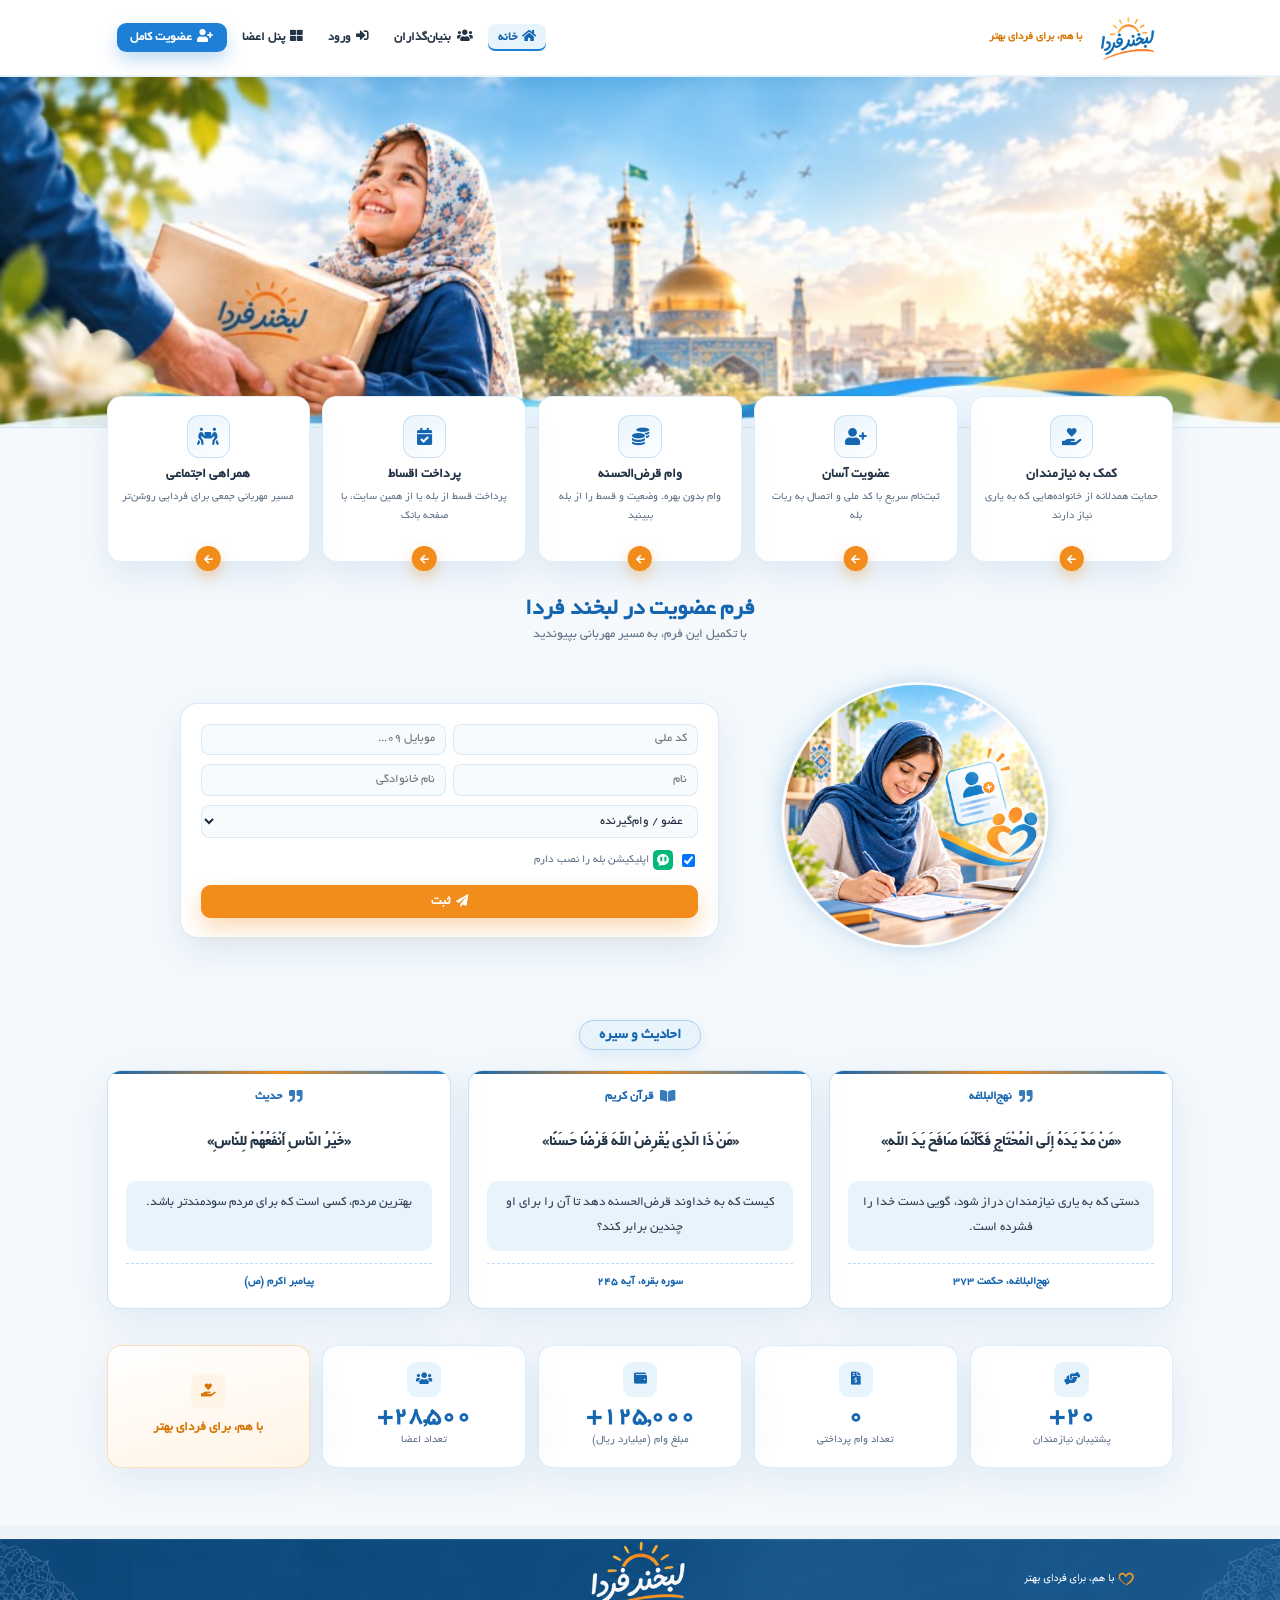
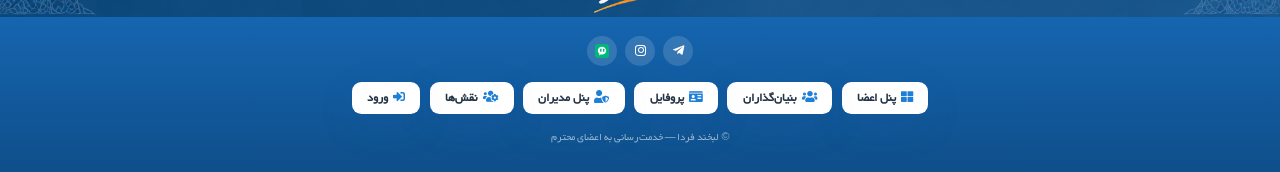
==== commit 5e1148c5: "پیاده سازی با بله" ====
--- a/WebApplication/wwwroot/index.html
+++ b/WebApplication/wwwroot/index.html
@@ -4,7 +4,7 @@
   <meta charset="UTF-8" />
   <meta name="viewport" content="width=device-width, initial-scale=1" />
   <title>لبخند فردا | با هم، برای فردای بهتر</title>
-  <link rel="stylesheet" href="css/site.css" />
+  <link rel="stylesheet" href="css/site.css?v=20261114b" />
   <link rel="icon" href="images/labkhand-logo.png" />
 </head>
 <body class="home-page lf-theme">
@@ -50,13 +50,13 @@
         <article class="lf-feature-card">
           <div class="lf-feature-icon"><i class="fas fa-coins"></i></div>
           <h3>وام قرض‌الحسنه</h3>
-          <p>وام بدون بهره و پیگیری وضعیت در پنل اعضا</p>
+          <p>وام بدون بهره. وضعیت و قسط را از بله ببینید</p>
           <a href="panel.html" class="lf-feature-go" aria-label="ادامه"><i class="fas fa-arrow-left"></i></a>
         </article>
         <article class="lf-feature-card">
           <div class="lf-feature-icon"><i class="fas fa-calendar-check"></i></div>
           <h3>پرداخت اقساط</h3>
-          <p>مشاهده سررسیدها و پرداخت آنلاین اقساط</p>
+          <p>پرداخت قسط از بله یا از همین سایت، با صفحه بانک</p>
           <a href="panel.html" class="lf-feature-go" aria-label="ادامه"><i class="fas fa-arrow-left"></i></a>
         </article>
         <article class="lf-feature-card">
@@ -191,7 +191,7 @@
     </div>
   </footer>
 
-  <script src="js/app.js"></script>
+  <script src="js/app.js?v=20261114b"></script>
   <script>
     GoodLoan.ready(function () {
       const G = GoodLoan;
--- a/WebApplication/wwwroot/css/site.css
+++ b/WebApplication/wwwroot/css/site.css
@@ -1289,6 +1289,26 @@
   border-top: 4px solid var(--brand-green);
 }
 
+.entry-choices { display: flex; flex-direction: column; gap: .65rem; }
+.entry-choices .btn { width: 100%; min-height: 56px; font-size: 1.1rem; }
+.entry-switch { padding: 1rem 1.1rem; }
+.entry-now { margin: 0 0 .7rem; line-height: 1.8; }
+.entry-actions { display: flex; flex-wrap: wrap; gap: .5rem; }
+.entry-actions button {
+  font-family: inherit;
+  min-height: 44px;
+  padding: .45rem .9rem;
+  border-radius: .7rem;
+  border: 1px solid rgba(125, 185, 0, 0.4);
+  background: #fff;
+  cursor: pointer;
+}
+.entry-actions button.active {
+  background: var(--brand-green-soft);
+  border-color: var(--brand-green);
+  font-weight: 700;
+}
+
 .login-brand {
   text-align: center;
   margin-bottom: 1.35rem;
@@ -2289,3 +2309,285 @@
   display: none !important;
 }
 
+.gl-dialog-backdrop {
+  position: fixed;
+  inset: 0;
+  z-index: 80;
+  display: flex;
+  align-items: center;
+  justify-content: center;
+  padding: 1rem;
+  background: rgba(15, 35, 58, 0.46);
+}
+
+.gl-dialog {
+  width: min(440px, 100%);
+  background: #fff;
+  color: var(--ink);
+  border-radius: 1rem;
+  padding: 1.25rem 1.2rem 1.1rem;
+  box-shadow: 0 24px 60px rgba(15, 35, 58, 0.22);
+  font-family: var(--font);
+}
+
+.gl-dialog h3 {
+  margin: 0 0 .45rem;
+  font-size: 1.2rem;
+}
+
+.gl-dialog p {
+  margin: 0 0 .9rem;
+  line-height: 1.9;
+  color: var(--muted);
+}
+
+.gl-dialog-rows {
+  background: var(--brand-blue-soft);
+  border-radius: .8rem;
+  padding: .35rem .9rem;
+}
+
+.gl-dialog-row {
+  display: flex;
+  justify-content: space-between;
+  gap: .75rem;
+  padding: .55rem 0;
+  border-bottom: 1px dashed rgba(30, 127, 214, 0.2);
+  line-height: 1.6;
+}
+
+.gl-dialog-row:last-child { border-bottom: 0; }
+.gl-dialog-row span { color: var(--muted); }
+.gl-dialog-row b.is-strong { color: var(--brand-blue-deep); font-size: 1.05rem; }
+
+.gl-dialog-field {
+  display: block;
+  margin-top: .85rem;
+  font-weight: 700;
+}
+
+.gl-dialog-field textarea {
+  width: 100%;
+  margin-top: .4rem;
+  min-height: 84px;
+  resize: vertical;
+  font: inherit;
+}
+
+.gl-dialog-error {
+  display: block;
+  min-height: 1.2rem;
+  margin-top: .3rem;
+  color: var(--err);
+  font-weight: 600;
+  font-size: .85rem;
+}
+
+.gl-dialog-actions {
+  display: flex;
+  gap: .6rem;
+  margin-top: 1rem;
+}
+
+.gl-dialog-actions .btn {
+  flex: 1;
+  min-height: 48px;
+  margin: 0;
+}
+
+.gl-dialog .btn.quiet {
+  background: #fff;
+  color: var(--ink);
+  border: 1px solid rgba(30, 127, 214, 0.28);
+}
+
+body.admin-page .page {
+  max-width: 720px;
+  margin: 0 auto;
+  padding: .85rem .85rem 2rem;
+}
+
+body.admin-nav-open { overflow: hidden; }
+
+body.admin-page .admin-nav-toggle {
+  display: flex;
+  align-items: center;
+  justify-content: center;
+  gap: .55rem;
+  width: 100%;
+  min-height: 52px;
+  margin: 0 0 .85rem;
+  border: 1px solid var(--line);
+  border-radius: .9rem;
+  background: #fff;
+  color: var(--brand-blue-deep);
+  font: inherit;
+  font-weight: 800;
+  font-size: 1.05rem;
+  box-shadow: var(--shadow);
+  cursor: pointer;
+}
+
+body.admin-page .admin-nav-backdrop,
+body.admin-page .admin-nav {
+  display: none;
+}
+
+body.admin-page .admin-nav-bar.is-open .admin-nav-backdrop {
+  display: block;
+  position: fixed;
+  inset: 0;
+  z-index: 45;
+  border: 0;
+  padding: 0;
+  background: rgba(15, 35, 58, .45);
+  cursor: pointer;
+}
+
+body.admin-page .admin-nav-bar.is-open .admin-nav {
+  display: flex;
+  position: fixed;
+  top: 0;
+  bottom: 0;
+  inset-inline-start: 0;
+  width: min(320px, 88vw);
+  z-index: 50;
+  overflow: auto;
+  background: #fff;
+  padding: 1rem .85rem 1.5rem;
+  box-shadow: 0 0 30px rgba(15, 35, 58, .22);
+}
+
+body.admin-page .admin-nav {
+  flex-direction: column;
+  gap: .2rem;
+}
+
+body.admin-page .admin-nav-title {
+  display: flex;
+  align-items: center;
+  justify-content: space-between;
+  gap: .5rem;
+  margin: 0 .35rem .85rem;
+  padding-bottom: .75rem;
+  border-bottom: 2px solid var(--brand-blue-soft);
+  color: var(--brand-blue-deep);
+  font-size: 1.05rem;
+  font-weight: 800;
+}
+
+body.admin-page .admin-nav-close {
+  width: 40px;
+  height: 40px;
+  border: 0;
+  border-radius: .65rem;
+  background: var(--brand-blue-soft);
+  color: var(--brand-blue-deep);
+  font: inherit;
+  cursor: pointer;
+}
+
+body.admin-page .admin-nav-heading {
+  margin: .85rem .45rem .25rem;
+  color: var(--muted);
+  font-size: .78rem;
+  font-weight: 700;
+}
+
+body.admin-page .admin-nav a {
+  position: relative;
+  display: flex;
+  align-items: center;
+  gap: .7rem;
+  width: 100%;
+  min-height: 48px;
+  padding: .6rem .75rem;
+  border-radius: .75rem;
+  color: var(--brand-charcoal);
+  text-decoration: none;
+  font-weight: 700;
+  line-height: 1.45;
+  white-space: normal;
+  float: none;
+}
+
+body.admin-page .admin-nav a i {
+  width: 1.3rem;
+  text-align: center;
+  color: var(--brand-blue);
+  margin: 0;
+}
+
+body.admin-page .admin-nav a:hover {
+  background: #f4f9fd;
+}
+
+body.admin-page .admin-nav a.active {
+  background: var(--brand-blue-soft);
+  color: var(--brand-blue-deep);
+  box-shadow: inset -3px 0 0 var(--brand-blue);
+}
+
+@media (min-width: 1100px) {
+  body.admin-nav-open { overflow: auto; }
+
+  body.admin-page .admin-nav-toggle,
+  body.admin-page .admin-nav-backdrop,
+  body.admin-page .admin-nav-close { display: none !important; }
+
+  body.admin-page .page {
+    max-width: 1180px;
+    margin-inline-start: 280px;
+    margin-inline-end: auto;
+    padding: 1.35rem 1.5rem 3rem;
+  }
+
+  body.admin-page .admin-nav-bar {
+    position: fixed;
+    top: 0;
+    bottom: 0;
+    inset-inline-start: 0;
+    width: 264px;
+    z-index: 30;
+    overflow: auto;
+    background: #fff;
+    border-inline-end: 1px solid var(--line);
+    box-shadow: 0 0 28px rgba(30, 100, 180, 0.08);
+    padding: 1.15rem .8rem 1.5rem;
+  }
+
+  body.admin-page .admin-nav {
+    display: flex;
+    position: static;
+    width: auto;
+    box-shadow: none;
+    padding: 0;
+  }
+}
+
+@media (max-width: 768px) {
+  body { overflow-x: hidden; }
+  .page { padding-left: .85rem; padding-right: .85rem; }
+  .site-header { align-items: flex-start; }
+  .site-header .nav { width: 100%; }
+  .site-header .nav a {
+    display: inline-flex;
+    align-items: center;
+    min-height: 44px;
+  }
+  .card { padding: 1rem; }
+  .stats { grid-template-columns: 1fr 1fr; }
+  .tab-menu { grid-template-columns: 1fr 1fr; }
+  .tab-menu .tab-btn { min-height: 76px; }
+  .actions { flex-direction: column; align-items: stretch; }
+  .actions .btn { width: 100%; min-height: 48px; }
+  input, select, textarea { font-size: 16px; }
+  .roles-layout .btn { width: 100%; min-height: 48px; }
+}
+
+@media print {
+  body.admin-page .admin-nav-bar,
+  body.admin-page .admin-nav-toggle { display: none !important; }
+  body.admin-page .page { margin: 0 !important; max-width: none !important; }
+}
+
